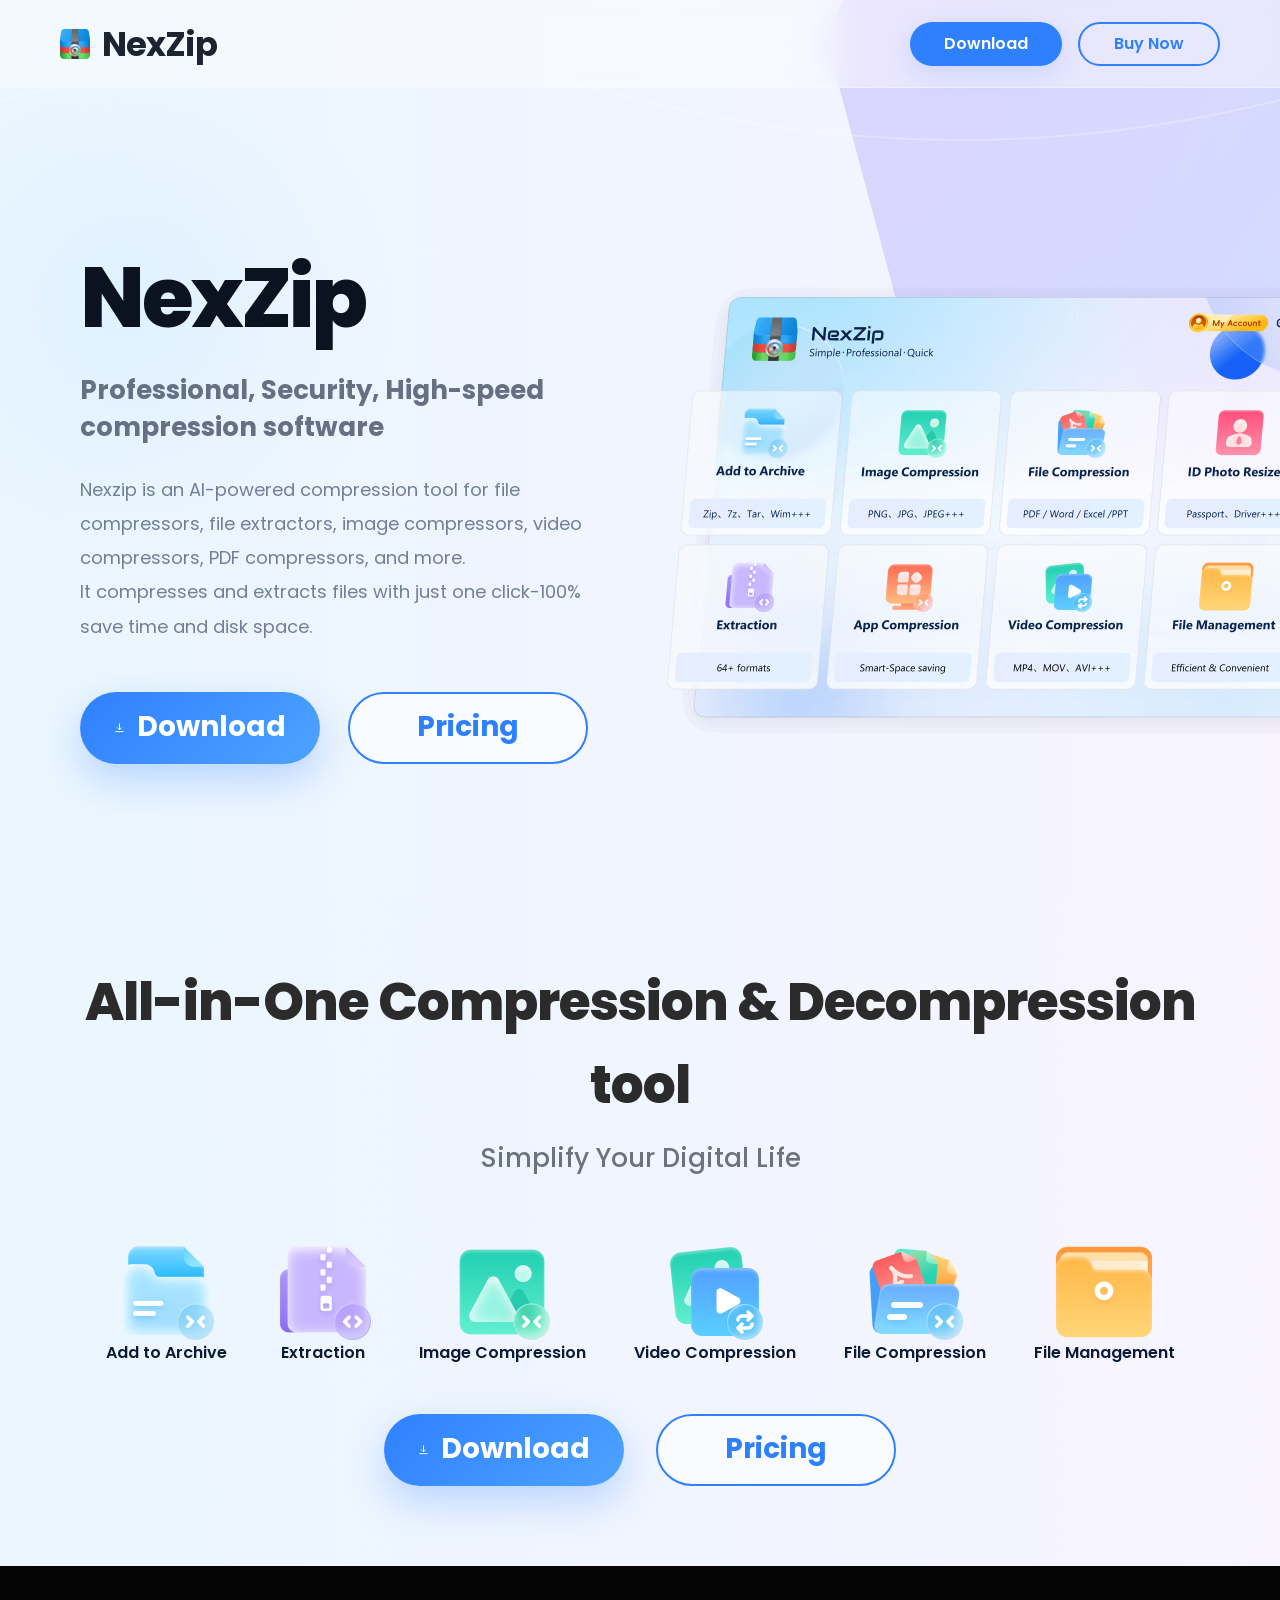
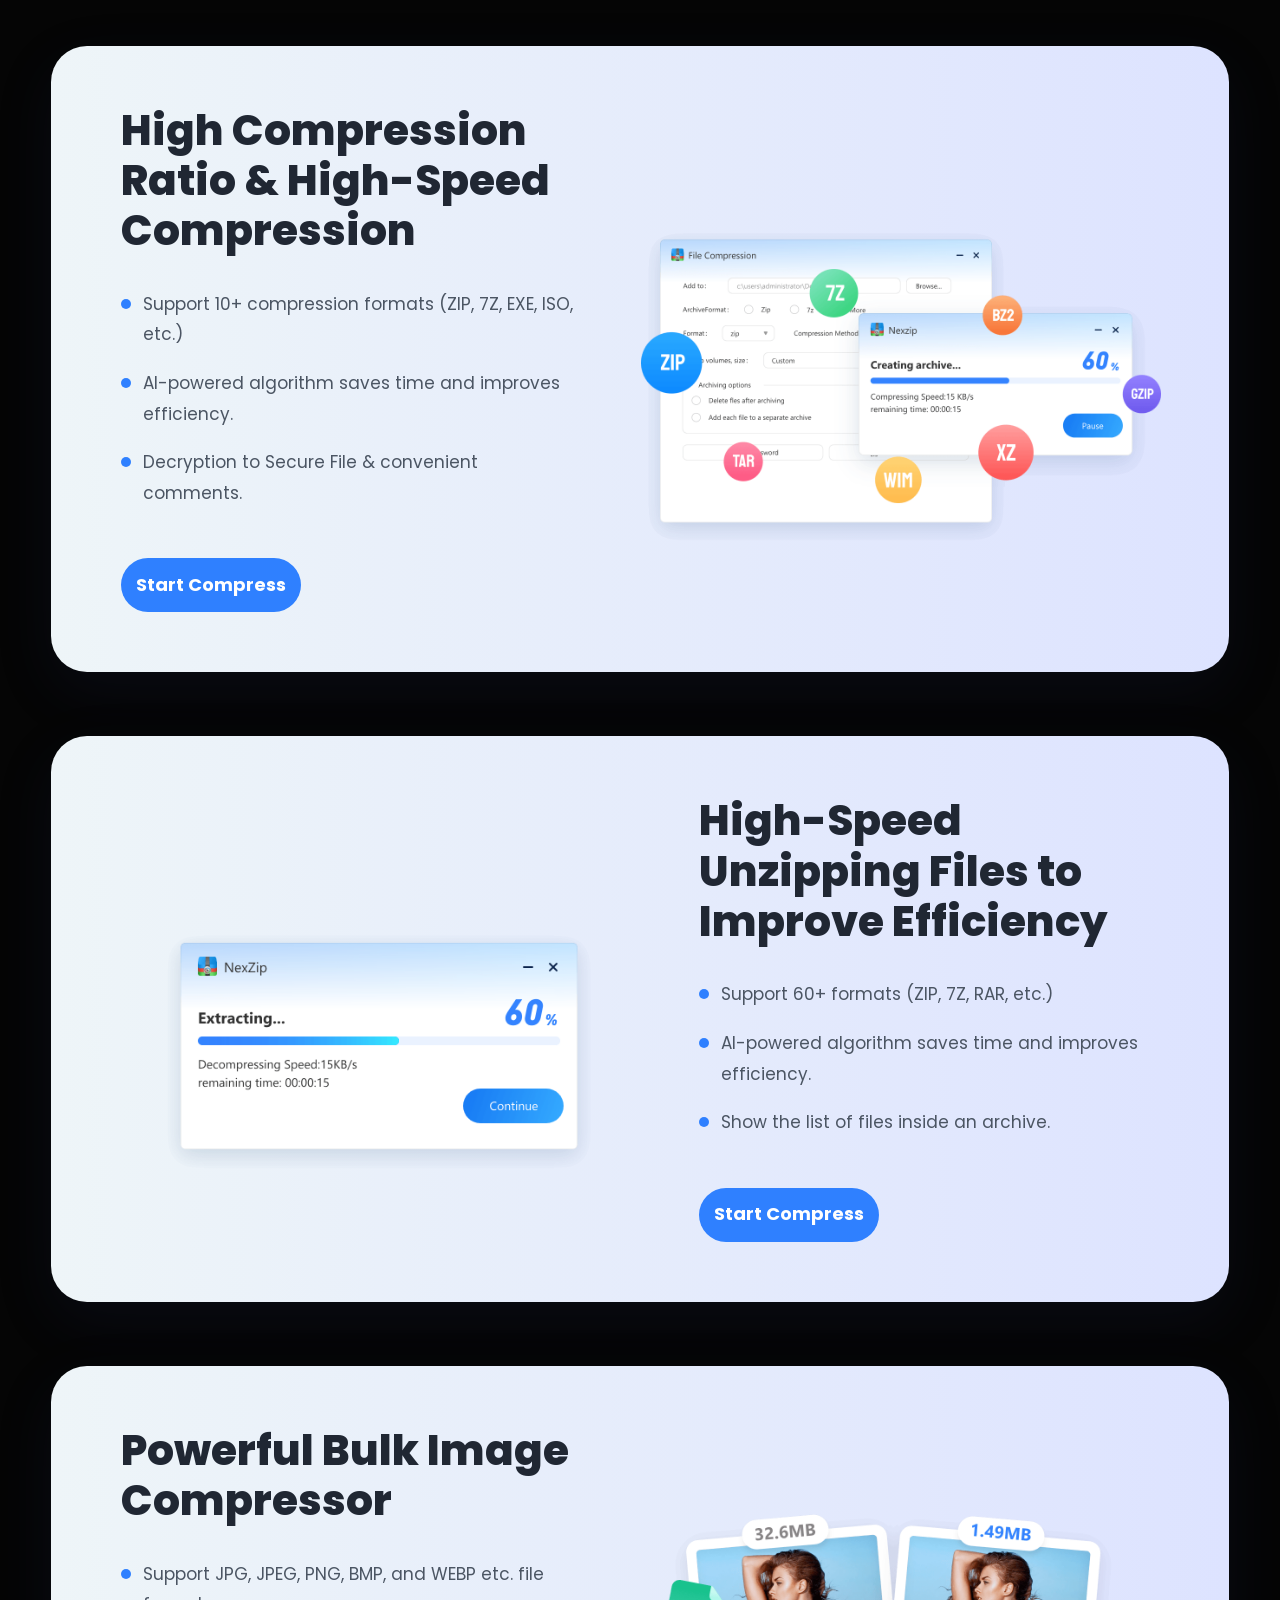
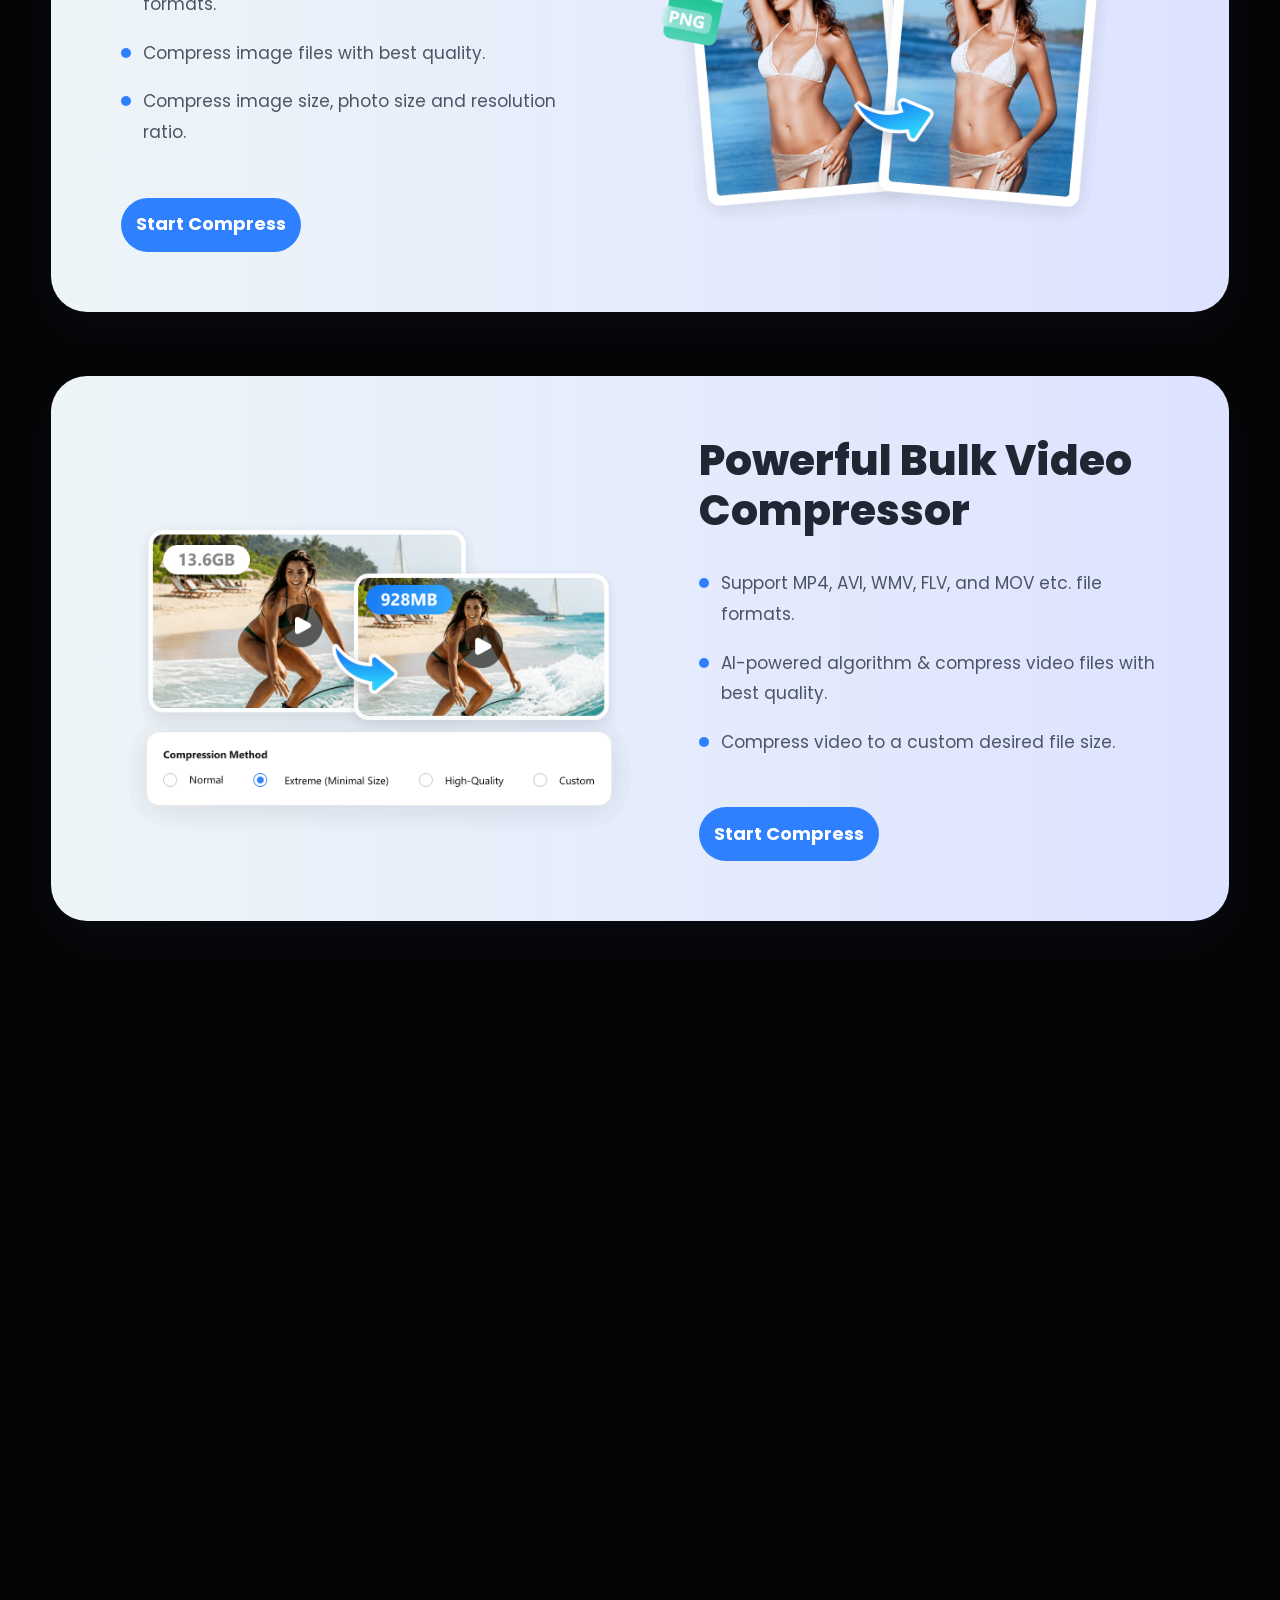
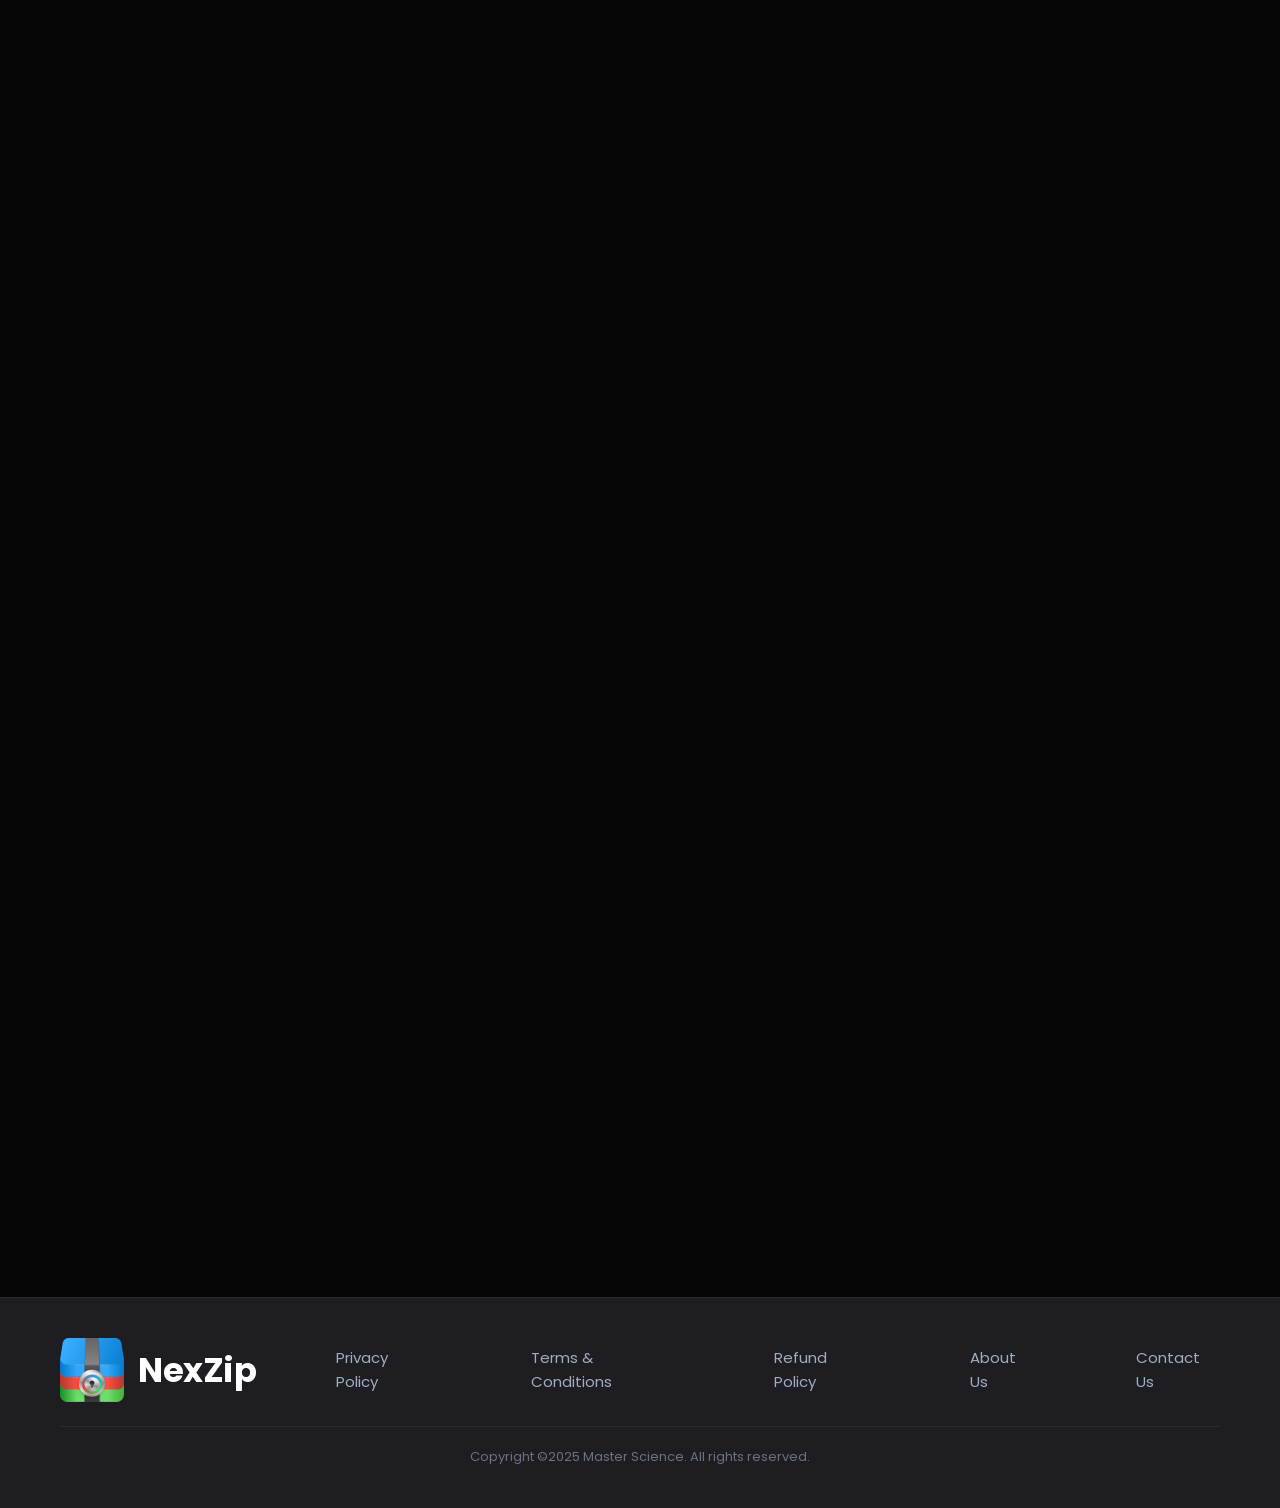
==== official_website/index.html @ 33c14772 "Add files via upload" ====
<!DOCTYPE html>
<html lang="en">
<head>
    <meta charset="UTF-8">
    <meta name="viewport" content="width=device-width, initial-scale=1.0">
    <title>NexZip - Professional Compression Software</title>
    <link rel="preconnect" href="https://fonts.googleapis.com">
    <link rel="preconnect" href="https://fonts.gstatic.com" crossorigin>
    <link href="https://fonts.googleapis.com/css2?family=Poppins:wght@400;500;600;700;800&display=swap" rel="stylesheet">
    <link rel="stylesheet" href="styles.css">
</head>
<body>
    <!-- Page Background Decorations -->
    <div class="page-bg">
        <div class="bg-gradient"></div>
        <div class="bg-blob-left"></div>
        <div class="bg-blob-right"></div>
        <svg class="bg-curve" viewBox="0 0 1920 200" preserveAspectRatio="none">
            <path d="M0,100 Q480,20 960,100 T1920,100" fill="none" stroke="rgba(255,255,255,0.5)" stroke-width="2"/>
        </svg>
    </div>

    <!-- Header Navigation -->
    <header class="header">
        <div class="header-container">
            <a href="#" class="logo">
                <img src="images/logo.png" alt="NexZip Logo" class="logo-image">
                <span class="logo-text">NexZip</span>
            </a>
            <nav class="nav-buttons">
                <a href="#" class="btn btn-primary">Download</a>
                <a href="#" class="btn btn-outline">Buy Now</a>
            </nav>
        </div>
    </header>

    <!-- Main Banner Section -->
    <section class="banner">
        <div class="banner-container">
            <!-- Left Content Area -->
            <div class="banner-content">
                <h1 class="main-title">NexZip</h1>
                <p class="subtitle">Professional, Security, High-speed compression software</p>
                <p class="description">
                    Nexzip is an AI-powered compression tool for file compressors, file extractors, image compressors, video compressors, PDF compressors, and more.<br>
                    It compresses and extracts files with just one click-100% save time and disk space.
                </p>
                <div class="banner-buttons">
                    <a href="#" class="btn btn-download">
                        <svg class="btn-icon" viewBox="0 0 24 24" fill="none" stroke="currentColor" stroke-width="2">
                            <path d="M12 2L12 16M12 16L7 11M12 16L17 11"/>
                            <path d="M3 20H21"/>
                        </svg>
                        <span>Download</span>
                    </a>
                    <a href="#" class="btn btn-pricing">Pricing</a>
                </div>
            </div>

            <!-- Right Product Preview Area -->
            <img src="images/nexzip_panel.png" alt="NexZip Panel" width="760" height="502" class="panel-image">
        </div>
    </section>

    <!-- Function Navigation Area -->
    <section class="function-nav">
        <div class="function-nav-container">
            <!-- Section Title -->
            <div class="function-title-area">
                <h2 class="function-main-title">All-in-One Compression & Decompression tool</h2>
                <p class="function-subtitle">Simplify Your Digital Life</p>
            </div>

            <!-- Function Icon Navigation -->
            <div class="function-icons">
                <div class="function-icon-item">
                    <img src="images/add_to_archive.png" alt="Add to Archive" width="96" height="96" class="tool-icon-img">
                    <span class="tool-icon-label">Add to Archive</span>
                </div>
                <div class="function-icon-item">
                    <img src="images/extraction.png" alt="Extraction" width="96" height="96" class="tool-icon-img">
                    <span class="tool-icon-label">Extraction</span>
                </div>
                <div class="function-icon-item">
                    <img src="images/image_compression.png" alt="Video Compression" width="96" height="96" class="tool-icon-img">
                    <span class="tool-icon-label">Image Compression</span>
                </div>
                <div class="function-icon-item">
                    <img src="images/video_compression.png" alt="Video Compression" width="96" height="96" class="tool-icon-img">
                    <span class="tool-icon-label">Video Compression</span>
                </div>
                <div class="function-icon-item">
                    <img src="images/file_compression.png" alt="File Compression" width="96" height="96" class="tool-icon-img">
                    <span class="tool-icon-label">File Compression</span>
                </div>
                <div class="function-icon-item">
                    <img src="images/file_management.png" alt="File Management" width="96" height="96" class="tool-icon-img">
                    <span class="tool-icon-label">File Management</span>
                </div>
            </div>

            <!-- CTA Buttons -->
            <div class="function-cta">
                <a href="#" class="btn btn-download">
                    <svg class="btn-icon" viewBox="0 0 24 24" fill="none" stroke="currentColor" stroke-width="2">
                        <path d="M12 2L12 16M12 16L7 11M12 16L17 11"/>
                        <path d="M3 20H21"/>
                    </svg>
                    <span>Download</span>
                </a>
                <a href="#" class="btn btn-pricing">Pricing</a>
            </div>
        </div>
    </section>

    <!-- Feature Detail Cards Section -->
    <section class="feature-details">
        <!-- Feature Card 1: Compression -->
        <div class="feature-detail-card" data-animate>
            <div class="feature-detail-content">
                <h3 class="feature-detail-title">High Compression Ratio & High-Speed Compression</h3>
                <ul class="feature-detail-list">
                    <li class="feature-detail-item">
                        <span class="feature-dot"></span>
                        <span>Support 10+ compression formats (ZIP, 7Z, EXE, ISO, etc.)</span>
                    </li>
                    <li class="feature-detail-item">
                        <span class="feature-dot"></span>
                        <span>AI-powered algorithm saves time and improves efficiency.</span>
                    </li>
                    <li class="feature-detail-item">
                        <span class="feature-dot"></span>
                        <span>Decryption to Secure File & convenient comments.</span>
                    </li>
                </ul>
                <a href="#" class="feature-detail-btn">Start Compress</a>
            </div>
            <div class="feature-detail-visual">
                <img src="images/ratio.png" alt="Compression Ratio" width="600" height="362" class="feature-preview-img">
            </div>
        </div>

        <!-- Feature Card 2: Extraction -->
        <div class="feature-detail-card reverse" data-animate>
            <div class="feature-detail-content">
                <h3 class="feature-detail-title">High-Speed Unzipping Files to Improve Efficiency</h3>
                <ul class="feature-detail-list">
                    <li class="feature-detail-item">
                        <span class="feature-dot"></span>
                        <span>Support 60+ formats (ZIP, 7Z, RAR, etc.)</span>
                    </li>
                    <li class="feature-detail-item">
                        <span class="feature-dot"></span>
                        <span>AI-powered algorithm saves time and improves efficiency.</span>
                    </li>
                    <li class="feature-detail-item">
                        <span class="feature-dot"></span>
                        <span>Show the list of files inside an archive.</span>
                    </li>
                </ul>
                <a href="#" class="feature-detail-btn">Start Compress</a>
            </div>
            <div class="feature-detail-visual">
                <img src="images/speed.png" alt="High Speed" width="600" height="362" class="feature-preview-img">
            </div>
        </div>

        <!-- Feature Card 3: Image Compression -->
        <div class="feature-detail-card" data-animate>
            <div class="feature-detail-content">
                <h3 class="feature-detail-title">Powerful Bulk Image Compressor</h3>
                <ul class="feature-detail-list">
                    <li class="feature-detail-item">
                        <span class="feature-dot"></span>
                        <span>Support JPG, JPEG, PNG, BMP, and WEBP etc. file formats.</span>
                    </li>
                    <li class="feature-detail-item">
                        <span class="feature-dot"></span>
                        <span>Compress image files with best quality.</span>
                    </li>
                    <li class="feature-detail-item">
                        <span class="feature-dot"></span>
                        <span>Compress image size, photo size and resolution ratio.</span>
                    </li>
                </ul>
                <a href="#" class="feature-detail-btn">Start Compress</a>
            </div>
            <div class="feature-detail-visual">
                <img src="images/image.png" alt="Image Compression" width="600" height="362" class="feature-preview-img">
            </div>
        </div>

        <!-- Feature Card 4: Video Compression -->
        <div class="feature-detail-card reverse" data-animate>
            <div class="feature-detail-content">
                <h3 class="feature-detail-title">Powerful Bulk Video Compressor</h3>
                <ul class="feature-detail-list">
                    <li class="feature-detail-item">
                        <span class="feature-dot"></span>
                        <span>Support MP4, AVI, WMV, FLV, and MOV etc. file formats.</span>
                    </li>
                    <li class="feature-detail-item">
                        <span class="feature-dot"></span>
                        <span>AI-powered algorithm & compress video files with best quality.</span>
                    </li>
                    <li class="feature-detail-item">
                        <span class="feature-dot"></span>
                        <span>Compress video to a custom desired file size.</span>
                    </li>
                </ul>
                <a href="#" class="feature-detail-btn">Start Compress</a>
            </div>
            <div class="feature-detail-visual">
                <img src="images/video.png" alt="Video Compression" width="600" height="362" class="feature-preview-img">
            </div>
        </div>

        <!-- Feature Card 5: Office & PDF Compression -->
        <div class="feature-detail-card" data-animate>
            <div class="feature-detail-content">
                <h3 class="feature-detail-title">Smart Office files & PDF Compressor</h3>
                <ul class="feature-detail-list">
                    <li class="feature-detail-item">
                        <span class="feature-dot"></span>
                        <span>Support Office files (DOC/DOCX/XLS/XLSX/PPT/PPTX) & PDF.</span>
                    </li>
                    <li class="feature-detail-item">
                        <span class="feature-dot"></span>
                        <span>Efficiently batch compress office files.</span>
                    </li>
                    <li class="feature-detail-item">
                        <span class="feature-dot"></span>
                        <span>Make it easy to store, share, or send via email.</span>
                    </li>
                </ul>
                <a href="#" class="feature-detail-btn">Start Compress</a>
            </div>
            <div class="feature-detail-visual">
                <img src="images/pdf.png" alt="PDF Compression" width="600" height="362" class="feature-preview-img">
            </div>
        </div>

        <!-- Feature Card 6: File Management -->
        <div class="feature-detail-card reverse" data-animate>
            <div class="feature-detail-content">
                <h3 class="feature-detail-title">Convenient File Management</h3>
                <ul class="feature-detail-list">
                    <li class="feature-detail-item">
                        <span class="feature-dot"></span>
                        <span>Preview files without decompression.</span>
                    </li>
                    <li class="feature-detail-item">
                        <span class="feature-dot"></span>
                        <span>Find, open, and rename files.</span>
                    </li>
                    <li class="feature-detail-item">
                        <span class="feature-dot"></span>
                        <span>Manage files easily & conveniently.</span>
                    </li>
                </ul>
                <a href="#" class="feature-detail-btn">Start Manage</a>
            </div>
            <div class="feature-detail-visual">
                <img src="images/management.png" alt="File Management" width="514" height="365" class="feature-preview-img">
            </div>
        </div>

        <div class="feature-detail-card reverse" data-animate>
            <div class="brand-cta-container">
                <!-- Brand Logo Area -->
                <div class="brand-logo-area">
                    <div class="brand-logo-icon">
                        <img src="images/logo_big.png" alt="NexZip Logo" class="logo-image-big" width="64" height="64">
                    </div>
                    <span class="brand-logo-text">NexZip</span>
                </div>

                <!-- Slogan Area -->
                <div class="brand-slogan">
                    <p class="slogan-line">All-in-One Compression & Decompression Tool</p>
                    <p class="slogan-line">Simplify Your Digital Life</p>
                </div>

                <!-- Button Group -->
                <div class="brand-buttons">
                    <a href="#" class="brand-btn-primary">
                        <svg class="brand-btn-icon" viewBox="0 0 24 24" fill="none" stroke="currentColor" stroke-width="2">
                            <path d="M12 2L12 16M12 16L7 11M12 16L17 11"/>
                            <path d="M3 20H21"/>
                        </svg>
                        <span>Download</span>
                    </a>
                    <a href="#" class="brand-btn-outline">Pricing</a>
                </div>
            </div>
        </div>
    </section>



    <!-- Footer -->
    <footer class="site-footer">
        <div class="footer-inner">
            <div class="footer-main">
                <div class="footer-brand">
                    <img src="images/logo_big.png" alt="NexZip Logo" class="logo-image-big" width="64" height="64">
                    <span class="footer-brand-name">NexZip</span>
                </div>
                <nav class="footer-nav">
                    <span class="footer-nav-link">Privacy Policy</span>
                    <span class="footer-nav-link">Terms & Conditions</span>
                    <span class="footer-nav-link">Refund Policy</span>
                    <span class="footer-nav-link">About Us</span>
                    <span class="footer-nav-link">Contact Us</span>
                </nav>
            </div>
            <div class="footer-bottom">
                <p class="footer-copyright">Copyright &copy;2025 Master Science. All rights reserved.</p>
            </div>
        </div>
    </footer>

    <script src="script.js"></script>
</body>
</html>
---- official_website/styles.css ----
/* ============================================
   NexZip - Modern SaaS Landing Page Styles
   Inspired by MacOS + Fluent + Stripe Design
   ============================================ */

/* CSS Variables */
:root {
    /* Primary Colors */
    --primary: #2F80FF;
    --primary-dark: #1D6FFF;
    --primary-light: #4DA3FF;
    
    /* Background Colors */
    --bg-light: #EAF6FF;
    --bg-right: #F7F4FF;
    --white: #FFFFFF;
    
    /* Text Colors */
    --text-dark: #0B1320;
    --text-secondary: #1B2430;
    --text-body: #667085;
    --text-muted: #718096;
    --text-light: #A0AEC0;
    
    /* Accent Colors */
    --accent-purple: #BEE3FF;
    --accent-blue: #BEE3FF;
    
    /* Shadows */
    --shadow-sm: 0 4px 12px rgba(47, 128, 255, 0.1);
    --shadow-md: 0 8px 24px rgba(47, 128, 255, 0.15);
    --shadow-lg: 0 16px 40px rgba(47, 128, 255, 0.25);
    --shadow-card: 0 20px 60px rgba(80, 120, 180, 0.18);
    
    /* Gradients */
    --gradient-primary: linear-gradient(135deg, #2F80FF, #4DA3FF);
    --gradient-bg: linear-gradient(90deg, #EAF6FF 0%, #F7F4FF 100%);
    
    /* Glass Effect */
    --glass-bg: rgba(255, 255, 255, 0.55);
    --glass-border: rgba(255, 255, 255, 0.5);
    --glass-shadow: 0 8px 32px rgba(80, 120, 180, 0.12);
    
    /* Spacing */
    --header-height: 88px;
    --content-max-width: 1280px;
}

/* Reset & Base */
*, *::before, *::after {
    margin: 0;
    padding: 0;
    box-sizing: border-box;
}

html {
    scroll-behavior: smooth;
}

body {
    font-family: 'Poppins', -apple-system, BlinkMacSystemFont, 'Segoe UI', Roboto, sans-serif;
    background: var(--gradient-bg);
    color: var(--text-dark);
    line-height: 1.6;
    overflow-x: hidden;
    min-height: 100vh;
}

/* ============================================
   Page Background Decorations
   ============================================ */
.page-bg {
    position: fixed;
    top: 0;
    left: 0;
    width: 100%;
    height: 100%;
    pointer-events: none;
    z-index: 0;
    overflow: hidden;
}

.bg-gradient {
    position: absolute;
    width: 100%;
    height: 100%;
    background: var(--gradient-bg);
}

.bg-blob-left {
    position: absolute;
    width: 500px;
    height: 500px;
    left: -120px;
    top: 60px;
    background: radial-gradient(circle, #BEE3FF 0%, transparent 70%);
    opacity: 0.25;
    filter: blur(20px);
    border-radius: 50%;
}

.bg-blob-right {
    position: absolute;
    width: 600px;
    height: 600px;
    right: -200px;
    top: -100px;
    background: linear-gradient(135deg, rgba(167, 139, 250, 0.3), rgba(47, 128, 255, 0.2));
    border-radius: 80px;
    transform: rotate(-15deg);
}

.bg-curve {
    position: absolute;
    top: 0;
    left: 0;
    width: 100%;
    height: 200px;
    opacity: 0.5;
}

/* ============================================
   Header Navigation
   ============================================ */
.header {
    position: fixed;
    top: 0;
    left: 0;
    width: 100%;
    height: var(--header-height);
    z-index: 999;
    padding: 0 60px;
    display: flex;
    align-items: center;
}

.header::before {
    content: '';
    position: absolute;
    top: 0;
    left: 0;
    width: 100%;
    height: 100%;
    background: rgba(255, 255, 255, 0.4);
    backdrop-filter: blur(20px);
    -webkit-backdrop-filter: blur(20px);
    border-bottom: 1px solid rgba(255, 255, 255, 0.3);
}

.header-container {
    position: relative;
    width: 100%;
    max-width: var(--content-max-width);
    margin: 0 auto;
    display: flex;
    align-items: center;
    justify-content: space-between;
}

/* Logo */
.logo {
    display: flex;
    align-items: center;
    gap: 12px;
    text-decoration: none;
}

.logo-image-placeholder {
    width: 32px;
    height: 32px;
    background: var(--gradient-primary);
    border-radius: 8px;
    position: relative;
}

.logo-image {
    width: 30px;
    height: 30px;
    object-fit: contain;
    border-radius: 4px;
}

.logo-image-placeholder::after {
    content: 'Logo';
    position: absolute;
    top: 50%;
    left: 50%;
    transform: translate(-50%, -50%);
    font-size: 6px;
    color: rgba(255, 255, 255, 0.5);
    white-space: nowrap;
}

.logo-text {
    font-size: 34px;
    font-weight: 700;
    color: var(--text-secondary);
    letter-spacing: -1px;
}

/* Navigation Buttons */
.nav-buttons {
    display: flex;
    align-items: center;
    gap: 16px;
}

.btn {
    display: inline-flex;
    align-items: center;
    justify-content: center;
    height: 44px;
    padding: 0 34px;
    font-size: 16px;
    font-weight: 600;
    text-decoration: none;
    border-radius: 999px;
    transition: all 0.25s ease;
    cursor: pointer;
    border: none;
}

.btn-primary {
    background: var(--primary);
    color: var(--white);
    box-shadow: var(--shadow-md);
}

.btn-primary:hover {
    background: var(--primary-dark);
    transform: translateY(-2px);
    box-shadow: var(--shadow-lg);
}

.btn-outline {
    background: transparent;
    color: var(--primary);
    border: 2px solid var(--primary);
}

.btn-outline:hover {
    background: rgba(47, 128, 255, 0.08);
}

/* ============================================
   Banner Section
   ============================================ */
.banner {
    position: relative;
    z-index: 1;
    min-height: 100vh;
    padding-top: calc(var(--header-height) + 32px);
    padding-left: 80px;
    padding-right: 80px;
    display: flex;
    align-items: center;
}

.banner-container {
    max-width: var(--content-max-width);
    width: 100%;
    margin: 0 auto;
    display: flex;
    align-items: center;
    justify-content: space-between;
    gap: 60px;
}

/* Left Content */
.banner-content {
    width: 520px;
    animation: fadeUp 1s ease;
}

.main-title {
    font-size: 84px;
    font-weight: 800;
    color: var(--text-dark);
    line-height: 1;
    letter-spacing: -3px;
    margin-bottom: 32px;
}

.subtitle {
    font-size: 26px;
    font-weight: 700;
    color: var(--text-body);
    line-height: 1.4;
    max-width: 540px;
    margin-bottom: 28px;
}

.description {
    font-size: 18px;
    line-height: 1.9;
    color: var(--text-muted);
    max-width: 520px;
}

.description p {
    margin-bottom: 12px;
}

.description p:last-child {
    margin-bottom: 0;
}

/* Banner Buttons */
.banner-buttons {
    display: flex;
    gap: 28px;
    margin-top: 48px;
    align-items: center;
}

.btn-download {
    width: 240px;
    height: 72px;
    background: var(--gradient-primary);
    color: var(--white);
    font-size: 28px;
    font-weight: 700;
    border-radius: 999px;
    box-shadow: 0 16px 40px rgba(47, 128, 255, 0.28);
    display: flex;
    align-items: center;
    justify-content: center;
    gap: 12px;
    transition: all 0.3s ease;
}

.btn-download:hover {
    transform: translateY(-3px) scale(1.02);
    box-shadow: 0 20px 50px rgba(47, 128, 255, 0.35);
}

.btn-icon {
    width: 24px;
    height: 24px;
}

.btn-pricing {
    width: 240px;
    height: 72px;
    background: rgba(255, 255, 255, 0.6);
    color: var(--primary);
    font-size: 28px;
    font-weight: 700;
    border-radius: 999px;
    border: 2px solid var(--primary);
    transition: all 0.3s ease;
    display: flex;
    align-items: center;
    justify-content: center;
}

.btn-pricing:hover {
    background: #EEF5FF;
    transform: translateY(-3px);
}

/* ============================================
   Right Product Preview (Mockup Card)
   ============================================ */
.panel-image {
    width: 760px;
    height: auto;
    animation: fadeUp 1s ease 0.2s backwards;
}

.mockup-card {
    width: 100%;
    height: 520px;
    background: var(--glass-bg);
    backdrop-filter: blur(20px);
    -webkit-backdrop-filter: blur(20px);
    border-radius: 28px;
    border: 1px solid var(--glass-border);
    box-shadow: var(--shadow-card);
    transform: rotate(-1deg);
    overflow: hidden;
    display: flex;
    flex-direction: column;
}

/* Mockup Header */
.mockup-header {
    height: 72px;
    background: rgba(255, 255, 255, 0.3);
    border-bottom: 1px solid rgba(255, 255, 255, 0.3);
    display: flex;
    align-items: center;
    justify-content: space-between;
    padding: 0 24px;
}

.mockup-logo {
    display: flex;
    align-items: center;
    gap: 12px;
}

.mockup-logo-placeholder {
    width: 36px;
    height: 36px;
    background: var(--gradient-primary);
    border-radius: 8px;
    position: relative;
}

.mockup-logo-placeholder::after {
    content: '';
    position: absolute;
    top: 50%;
    left: 50%;
    transform: translate(-50%, -50%);
    width: 16px;
    height: 16px;
    border: 2px solid rgba(255, 255, 255, 0.6);
    border-radius: 4px;
}

.mockup-brand {
    display: flex;
    flex-direction: column;
}

.mockup-brand-name {
    font-size: 16px;
    font-weight: 700;
    color: var(--text-secondary);
}

.mockup-brand-tagline {
    font-size: 11px;
    color: var(--text-muted);
}

.mockup-user {
    display: flex;
    align-items: center;
    gap: 16px;
}

.mockup-avatar-placeholder {
    width: 32px;
    height: 32px;
    background: linear-gradient(135deg, #E0E5EC, #F0F4F8);
    border-radius: 50%;
    border: 2px solid rgba(255, 255, 255, 0.8);
}

.mockup-controls {
    display: flex;
    align-items: center;
    gap: 8px;
}

.control-btn {
    width: 10px;
    height: 10px;
    border-radius: 50%;
}

.control-btn.minimize {
    background: #A0AEC0;
}

.control-btn.maximize {
    background: #718096;
}

.control-btn.close {
    background: #4A5568;
}

/* Mockup Content */
.mockup-content {
    flex: 1;
    padding: 24px;
    display: flex;
    align-items: flex-start;
    justify-content: center;
}

.feature-grid {
    display: grid;
    grid-template-columns: repeat(4, 1fr);
    gap: 20px;
    width: 100%;
}

.feature-card {
    height: 150px;
    background: rgba(255, 255, 255, 0.5);
    backdrop-filter: blur(10px);
    -webkit-backdrop-filter: blur(10px);
    border-radius: 18px;
    border: 1px solid rgba(255, 255, 255, 0.4);
    display: flex;
    flex-direction: column;
    align-items: center;
    justify-content: center;
    padding: 16px;
    transition: all 0.3s ease;
}

.feature-card:hover {
    transform: translateY(-8px);
    background: rgba(255, 255, 255, 0.7);
    box-shadow: 0 12px 32px rgba(80, 120, 180, 0.15);
}

.feature-icon-placeholder {
    width: 56px;
    height: 56px;
    background: linear-gradient(135deg, rgba(47, 128, 255, 0.1), rgba(77, 163, 255, 0.1));
    border-radius: 14px;
    margin-bottom: 12px;
    position: relative;
}

.feature-icon-placeholder::after {
    content: 'Img';
    position: absolute;
    top: 50%;
    left: 50%;
    transform: translate(-50%, -50%);
    font-size: 10px;
    color: var(--primary);
    font-weight: 600;
}

.feature-title {
    font-size: 14px;
    font-weight: 700;
    color: #23324A;
    text-align: center;
    margin-bottom: 4px;
}

.feature-desc {
    font-size: 12px;
    color: var(--text-muted);
    text-align: center;
}

/* ============================================
   Function Navigation Area
   ============================================ */
.function-nav {
    background: transparent;
    padding-top: 60px;
    padding-bottom: 80px;
    position: relative;
    z-index: 1;
    overflow: visible;
}

.function-nav-container {
    max-width: 1200px;
    margin: 0 auto;
    padding: 0 40px;
}

/* Section Title */
.function-title-area {
    text-align: center;
    margin-bottom: 64px;
}

.function-main-title {
    font-size: 52px;
    font-weight: 800;
    color: #2B2B2B;
    letter-spacing: -1px;
    margin-bottom: 12px;
}

.function-subtitle {
    font-size: 26px;
    font-weight: 500;
    color: #6B7280;
}

/* Function Icon Navigation */
.function-icons {
    display: flex;
    justify-content: center;
    gap: 48px;
    flex-wrap: wrap;
}

.function-icon-item {
    display: flex;
    flex-direction: column;
    align-items: center;
    cursor: pointer;
    transition: transform 0.3s ease;
}

.function-icon-item:hover {
    transform: translateY(-6px);
}

.tool-icon-img {
    width: 96px;
    height: 96px;
    object-fit: contain;
    transition: transform 0.3s ease;
}

.tool-icon-item:hover .tool-icon-img {
    transform: translateY(-6px);
}

.tool-icon-placeholder {
    width: 72px;
    height: 72px;
    background: linear-gradient(135deg, rgba(47, 128, 255, 0.1), rgba(77, 163, 255, 0.15));
    border-radius: 20px;
    margin-bottom: 12px;
    position: relative;
    display: flex;
    align-items: center;
    justify-content: center;
}

.tool-icon-placeholder::after {
    content: 'Icon';
    font-size: 11px;
    color: var(--primary);
    font-weight: 600;
}

.tool-icon-label {
    font-size: 16px;
    font-weight: 600;
    color: #0B1B35;
}

/* CTA Buttons */
.function-cta {
    display: flex;
    justify-content: center;
    gap: 32px;
    margin-top: 48px;
}

.btn-cta-primary {
    width: 220px;
    height: 64px;
    background: var(--gradient-primary);
    color: white;
    font-size: 26px;
    font-weight: 700;
    border-radius: 999px;
    display: flex;
    align-items: center;
    justify-content: center;
    text-decoration: none;
    box-shadow: 0 10px 30px rgba(47, 128, 255, 0.3);
    transition: all 0.3s ease;
}

.btn-cta-primary:hover {
    transform: translateY(-3px);
    box-shadow: 0 14px 40px rgba(47, 128, 255, 0.4);
}

.btn-cta-outline {
    width: 220px;
    height: 64px;
    background: transparent;
    color: var(--primary);
    font-size: 26px;
    font-weight: 700;
    border: 2px solid var(--primary);
    border-radius: 999px;
    display: flex;
    align-items: center;
    justify-content: center;
    text-decoration: none;
    transition: all 0.3s ease;
}

.btn-cta-outline:hover {
    background: rgba(47, 128, 255, 0.08);
    transform: translateY(-3px);
}

/* ============================================
   Feature Details Section
   ============================================ */
.feature-details {
    background: #050505;
    padding: 80px 0 200px;
}

.feature-detail-card {
    width: 1200px;
    max-width: 92%;
    margin: 0 auto 64px;
    min-height: 360px;
    border-radius: 36px;
    background: linear-gradient(90deg, #EEF5F8 0%, #DDE3FF 100%);
    box-shadow: 0 20px 60px rgba(40, 60, 120, 0.12);
    display: flex;
    align-items: center;
    justify-content: space-between;
    padding: 60px 70px;
    gap: 60px;
    position: relative;
    overflow: hidden;
    transition: all 0.35s ease;
}

.feature-detail-card:hover {
    transform: translateY(-6px);
}

.feature-detail-card.reverse {
    flex-direction: row-reverse;
}

/* Content Area */
.feature-detail-content {
    width: 460px;
    flex-shrink: 0;
}

.feature-detail-title {
    font-size: 42px;
    font-weight: 800;
    color: #202733;
    line-height: 1.2;
    margin-bottom: 32px;
}

.feature-detail-list {
    list-style: none;
}

.feature-detail-item {
    display: flex;
    align-items: flex-start;
    gap: 12px;
    margin-bottom: 18px;
}

.feature-dot {
    width: 10px;
    height: 10px;
    border-radius: 50%;
    background: #2F80FF;
    margin-top: 10px;
    flex-shrink: 0;
}

.feature-detail-item span:last-child {
    font-size: 17px;
    line-height: 1.8;
    color: #4B5563;
}

.feature-detail-btn {
    display: inline-flex;
    align-items: center;
    justify-content: center;
    width: 180px;
    height: 54px;
    border-radius: 999px;
    background: #2F80FF;
    color: white;
    font-size: 18px;
    font-weight: 700;
    text-decoration: none;
    margin-top: 32px;
    transition: all 0.3s ease;
}

.feature-detail-btn:hover {
    background: #1D6FFF;
    transform: translateY(-2px);
}

/* Visual Area */
.feature-detail-visual {
    width: 520px;
    height: 260px;
    flex-shrink: 0;
}

.feature-preview-placeholder {
    width: 100%;
    height: 100%;
    background: linear-gradient(135deg, rgba(47, 128, 255, 0.08), rgba(77, 163, 255, 0.12));
    border-radius: 20px;
    display: flex;
    align-items: center;
    justify-content: center;
}

.feature-preview-img {
    width: 100%;
    height: auto;
    border-radius: 20px;
    object-fit: cover;
}

.feature-preview-placeholder::after {
    content: 'Product Preview';
    font-size: 16px;
    color: rgba(47, 128, 255, 0.5);
    font-weight: 600;
}

/* ============================================
   Brand CTA Section
   ============================================ */
.brand-cta {
    background: linear-gradient(180deg, #FAFAFA 0%, #F0F4F8 100%);
    padding: 100px 40px;
    position: relative;
}

.brand-cta-container {
    max-width: 800px;
    margin: 0 auto;
    text-align: center;
    display: flex;
    flex-direction: column;
    align-items: center;
}

/* Brand Logo Area */
.brand-logo-area {
    display: flex;
    align-items: center;
    justify-content: center;
    gap: 16px;
    margin-bottom: 32px;
}

.brand-logo-icon {
    width: 64px;
    height: 64px;
    display: flex;
    align-items: center;
    justify-content: center;
}

.brand-logo-placeholder {
    width: 64px;
    height: 64px;
    background: linear-gradient(135deg, #1677FF, #40A9FF);
    border-radius: 16px;
    position: relative;
}

.brand-logo-placeholder::after {
    content: 'Logo';
    position: absolute;
    top: 50%;
    left: 50%;
    transform: translate(-50%, -50%);
    font-size: 12px;
    color: rgba(255, 255, 255, 0.7);
    font-weight: 600;
}

.brand-logo-text {
    font-size: 48px;
    font-weight: 700;
    color: #1a1a1a;
    font-family: 'Poppins', -apple-system, BlinkMacSystemFont, 'Segoe UI', sans-serif;
}

/* Slogan Area */
.brand-slogan {
    margin-bottom: 48px;
}

.slogan-line {
    font-size: 36px;
    font-weight: 500;
    color: #4B5563;
    line-height: 1.4;
    margin-bottom: 0;
}

.slogan-line:last-child {
    margin-top: 12px;
}

/* Button Group */
.brand-buttons {
    display: flex;
    align-items: center;
    justify-content: center;
    gap: 24px;
}

.brand-btn-primary {
    display: inline-flex;
    align-items: center;
    justify-content: center;
    gap: 12px;
    width: 280px;
    height: 80px;
    background: linear-gradient(135deg, #1677FF, #40A9FF);
    color: white;
    font-size: 28px;
    font-weight: 600;
    border-radius: 40px;
    text-decoration: none;
    box-shadow: 0 12px 40px rgba(22, 119, 255, 0.3);
    transition: all 0.3s ease;
}

.brand-btn-primary:hover {
    transform: translateY(-4px);
    box-shadow: 0 16px 50px rgba(22, 119, 255, 0.4);
}

.brand-btn-icon {
    width: 28px;
    height: 28px;
}

.brand-btn-outline {
    display: inline-flex;
    align-items: center;
    justify-content: center;
    width: 280px;
    height: 80px;
    background: transparent;
    color: #1677FF;
    font-size: 28px;
    font-weight: 600;
    border: 3px solid #1677FF;
    border-radius: 40px;
    text-decoration: none;
    transition: all 0.3s ease;
}

.brand-btn-outline:hover {
    background: rgba(22, 119, 255, 0.08);
    transform: translateY(-4px);
}

/* ============================================
   Site Footer (Dark)
   ============================================ */
.site-footer {
    background: #1D1D22;
    padding: 40px 60px;
    border-top: 1px solid rgba(255, 255, 255, 0.06);
    position: relative;
    z-index: 1;
}

.footer-inner {
    max-width: 1280px;
    margin: 0 auto;
}

.footer-main {
    display: flex;
    justify-content: flex-start;
    align-items: center;
    padding-bottom: 24px;
    border-bottom: 1px solid rgba(255, 255, 255, 0.06);
}

.footer-brand {
    display: flex;
    align-items: center;
    gap: 14px;
}

.footer-logo-placeholder {
    width: 44px;
    height: 44px;
    background: linear-gradient(145deg, #1677FF 0%, #40A9FF 40%, #52C41A 70%, #FF4D4F 100%);
    border-radius: 12px;
    position: relative;
    box-shadow: 
        0 4px 12px rgba(22, 119, 255, 0.3),
        inset 0 2px 4px rgba(255, 255, 255, 0.2);
    animation: none;
}

.footer-logo-placeholder::after {
    content: '';
    position: absolute;
    top: 50%;
    left: 50%;
    transform: translate(-50%, -50%);
    width: 20px;
    height: 24px;
    border: 3px solid rgba(255, 255, 255, 0.8);
    border-radius: 4px 4px 8px 8px;
    border-top: none;
}

.footer-logo-placeholder::before {
    content: '';
    position: absolute;
    top: 6px;
    left: 50%;
    transform: translateX(-50%);
    width: 12px;
    height: 12px;
    border: 3px solid rgba(255, 255, 255, 0.8);
    border-radius: 50%;
    border-bottom: none;
}

.footer-brand-name {
    font-size: 34px;
    font-weight: 700;
    color: white;
    font-family: 'Poppins', -apple-system, BlinkMacSystemFont, 'Segoe UI', sans-serif;
    letter-spacing: -0.5px;
}

.footer-nav {
    display: flex;
    gap: 100px;
    margin-left: 80px;
}

.footer-nav-link {
    color: #A0AEC0;
    font-size: 15px;
    font-weight: 400;
    text-decoration: none;
    cursor: default;
}

.footer-bottom {
    text-align: center;
    padding-top: 20px;
}

.footer-copyright {
    color: #6B7280;
    font-size: 13px;
    font-weight: 400;
}

/* ============================================
   Animations
   ============================================ */
@keyframes fadeUp {
    from {
        opacity: 0;
        transform: translateY(40px);
    }
    to {
        opacity: 1;
        transform: translateY(0);
    }
}

@keyframes float {
    0%, 100% {
        transform: translateY(0) rotate(-1deg);
    }
    50% {
        transform: translateY(-20px) rotate(-1deg);
    }
}

@keyframes pulse {
    0%, 100% {
        opacity: 0.25;
    }
    50% {
        opacity: 0.35;
    }
}

/* Scroll Animation */
[data-animate] {
    opacity: 0;
    transform: translateY(40px);
    transition: all 0.8s ease;
}

[data-animate].animated {
    opacity: 1;
    transform: translateY(0);
}

/* ============================================
   Responsive Design - Tablet
   ============================================ */
@media (max-width: 1100px) {
    .header {
        padding: 0 40px;
    }
    
    .banner {
        padding-left: 40px;
        padding-right: 40px;
        padding-top: calc(var(--header-height) + 20px);
    }
    
    .banner-container {
        flex-direction: column;
        align-items: center;
        text-align: center;
        gap: 60px;
    }
    
    .banner-content {
        width: 100%;
        max-width: 600px;
    }
    
    .main-title {
        font-size: 72px;
    }
    
    .subtitle {
        max-width: 100%;
    }
    
    .description {
        max-width: 100%;
    }
    
    .panel-image {
        width: 90%;
        max-width: 700px;
    }
    
    .mockup-card {
        height: 450px;
        transform: rotate(0deg);
    }
    
    .feature-grid {
        grid-template-columns: repeat(4, 1fr);
        gap: 16px;
    }
    
    .feature-card {
        height: 130px;
    }
    
    /* Function Nav */
    .function-nav {
        padding: 40px 30px;
    }
    
    .function-nav-container {
        padding: 0 20px;
    }
    
    .function-main-title {
        font-size: 40px;
    }
    
    .function-icons {
        gap: 32px;
    }
    
    .tool-icon-placeholder {
        width: 60px;
        height: 60px;
    }
    
    .function-cta {
        gap: 24px;
    }
    
    .btn-cta-primary,
    .btn-cta-outline {
        width: 180px;
        height: 56px;
        font-size: 22px;
    }
    
    /* Feature Details */
    .feature-details {
        padding: 60px 0 100px;
    }
    
    .feature-detail-card {
        flex-direction: column;
        padding: 40px 40px;
        text-align: center;
        gap: 40px;
    }
    
    .feature-detail-card.reverse {
        flex-direction: column;
    }
    
    .feature-detail-content {
        width: 100%;
    }
    
    .feature-detail-title {
        font-size: 32px;
    }
    
    .feature-detail-list {
        display: inline-block;
        text-align: left;
    }
    
    .feature-detail-visual {
        width: 100%;
        max-width: 500px;
        height: 200px;
    }
    
    /* Footer */
    .site-footer {
        padding: 30px 40px;
    }

    /* Brand CTA */
    .brand-cta {
        padding: 80px 30px;
    }

    .brand-logo-placeholder {
        width: 56px;
        height: 56px;
        border-radius: 14px;
    }

    .brand-logo-icon {
        width: 56px;
        height: 56px;
    }

    .brand-logo-text {
        font-size: 42px;
    }

    .brand-slogan {
        margin-bottom: 40px;
    }

    .slogan-line {
        font-size: 30px;
    }

    .brand-btn-primary,
    .brand-btn-outline {
        width: 240px;
        height: 70px;
        font-size: 24px;
    }

    .footer-main {
        flex-direction: column;
        gap: 24px;
        text-align: center;
    }

    .footer-brand {
        flex-direction: column;
        gap: 12px;
    }

    .footer-nav {
        flex-wrap: wrap;
        justify-content: center;
        gap: 24px;
    }
}

/* ============================================
   Responsive Design - Mobile
   ============================================ */
@media (max-width: 768px) {
    .header {
        padding: 0 20px;
        height: 72px;
    }
    
    .logo-text {
        font-size: 28px;
    }
    
    .logo-image {
        width: 28px;
        height: 28px;
    }

    .logo-image-big {
        width: 64px;
        height: 64px;
    }
    
    .btn {
        height: 40px;
        padding: 0 24px;
        font-size: 14px;
    }
    
    .banner {
        padding: 100px 20px 60px;
        min-height: auto;
    }
    
    .banner-container {
        gap: 40px;
    }
    
    .banner-content {
        width: 100%;
    }
    
    .main-title {
        font-size: 56px;
        letter-spacing: -2px;
        margin-bottom: 24px;
    }
    
    .subtitle {
        font-size: 20px;
        margin-bottom: 20px;
    }
    
    .description {
        font-size: 16px;
        line-height: 1.7;
    }
    
    .banner-buttons {
        flex-direction: column;
        gap: 16px;
        margin-top: 32px;
    }
    
    .btn-download,
    .btn-pricing {
        width: 100%;
        max-width: 280px;
        height: 60px;
        font-size: 22px;
    }
    
    .panel-image {
        width: 100%;
    }
    
    .mockup-card {
        height: auto;
        min-height: 400px;
    }
    
    .mockup-header {
        height: 60px;
        padding: 0 16px;
    }
    
    .mockup-brand-name {
        font-size: 14px;
    }
    
    .mockup-brand-tagline {
        font-size: 10px;
    }
    
    .mockup-content {
        padding: 16px;
    }
    
    .feature-grid {
        grid-template-columns: repeat(2, 1fr);
        gap: 12px;
    }
    
    .feature-card {
        height: 120px;
        padding: 12px;
    }
    
    .feature-icon-placeholder {
        width: 40px;
        height: 40px;
        border-radius: 10px;
        margin-bottom: 8px;
    }
    
    .feature-title {
        font-size: 12px;
    }
    
    .feature-desc {
        font-size: 10px;
    }
    
    /* Function Nav */
    .function-nav {
        padding: 40px 20px 30px;
    }
    
    .function-nav-container {
        padding: 0;
    }
    
    .function-main-title {
        font-size: 32px;
        letter-spacing: -0.5px;
    }
    
    .function-subtitle {
        font-size: 20px;
    }
    
    .function-title-area {
        margin-bottom: 40px;
    }
    
    .function-icons {
        gap: 24px;
    }
    
    .tool-icon-placeholder {
        width: 56px;
        height: 56px;
        border-radius: 16px;
    }
    
    .tool-icon-label {
        font-size: 13px;
    }
    
    .function-cta {
        flex-direction: column;
        align-items: center;
        gap: 16px;
        margin-top: 32px;
    }
    
    .btn-cta-primary,
    .btn-cta-outline {
        width: 100%;
        max-width: 260px;
        height: 54px;
        font-size: 20px;
    }
    
    /* Feature Details */
    .feature-details {
        padding: 40px 0 80px;
    }
    
    .feature-detail-card {
        padding: 40px 28px;
        margin-bottom: 32px;
        border-radius: 28px;
    }
    
    .feature-detail-title {
        font-size: 26px;
        margin-bottom: 24px;
    }
    
    .feature-detail-item {
        margin-bottom: 14px;
    }
    
    .feature-detail-item span:last-child {
        font-size: 15px;
        line-height: 1.6;
    }
    
    .feature-dot {
        width: 8px;
        height: 8px;
        margin-top: 8px;
    }
    
    .feature-detail-btn {
        width: 160px;
        height: 48px;
        font-size: 16px;
        margin-top: 24px;
    }
    
    .feature-detail-visual {
        width: 100%;
        height: 160px;
    }
    
    .feature-preview-placeholder {
        border-radius: 18px;
    }
    
    /* Footer */
    .site-footer {
        padding: 40px 20px;
    }
    
    .footer-inner {
        text-align: center;
    }
    
    .footer-main {
        flex-direction: column;
        gap: 24px;
    }
    
    .footer-brand {
        flex-direction: column;
    }
    
    .footer-brand-name {
        font-size: 28px;
    }

    .footer-nav {
        flex-direction: column;
        gap: 16px;
    }

    .footer-logo-placeholder {
        width: 36px;
        height: 36px;
    }

    .footer-nav-link {
        font-size: 14px;
    }

    .footer-bottom {
        padding-top: 20px;
    }

    .footer-copyright {
        font-size: 12px;
    }

    /* Brand CTA */
    .brand-cta {
        padding: 60px 20px;
    }

    .brand-logo-area {
        margin-bottom: 24px;
    }

    .brand-logo-placeholder {
        width: 48px;
        height: 48px;
        border-radius: 12px;
    }

    .brand-logo-icon {
        width: 48px;
        height: 48px;
    }

    .brand-logo-text {
        font-size: 36px;
    }

    .brand-slogan {
        margin-bottom: 36px;
    }

    .slogan-line {
        font-size: 24px;
    }

    .brand-buttons {
        flex-direction: column;
        gap: 16px;
    }

    .brand-btn-primary,
    .brand-btn-outline {
        width: 100%;
        max-width: 280px;
        height: 64px;
        font-size: 22px;
    }
}

/* ============================================
   Placeholder Animation
   ============================================ */
.logo-image-placeholder,
.mockup-logo-placeholder,
.mockup-avatar-placeholder,
.feature-icon-placeholder,
.feature-item-icon-placeholder,
.footer-logo-placeholder,
.tool-icon-placeholder,
.feature-preview-placeholder,
.brand-logo-placeholder {
    animation: pulse 3s ease-in-out infinite;
}

.mockup-card {
    animation: float 6s ease-in-out infinite;
}

/* ============================================
   Scrollbar Styling
   ============================================ */
::-webkit-scrollbar {
    width: 8px;
}

::-webkit-scrollbar-track {
    background: rgba(255, 255, 255, 0.1);
}

::-webkit-scrollbar-thumb {
    background: rgba(47, 128, 255, 0.3);
    border-radius: 4px;
}

::-webkit-scrollbar-thumb:hover {
    background: rgba(47, 128, 255, 0.5);
}
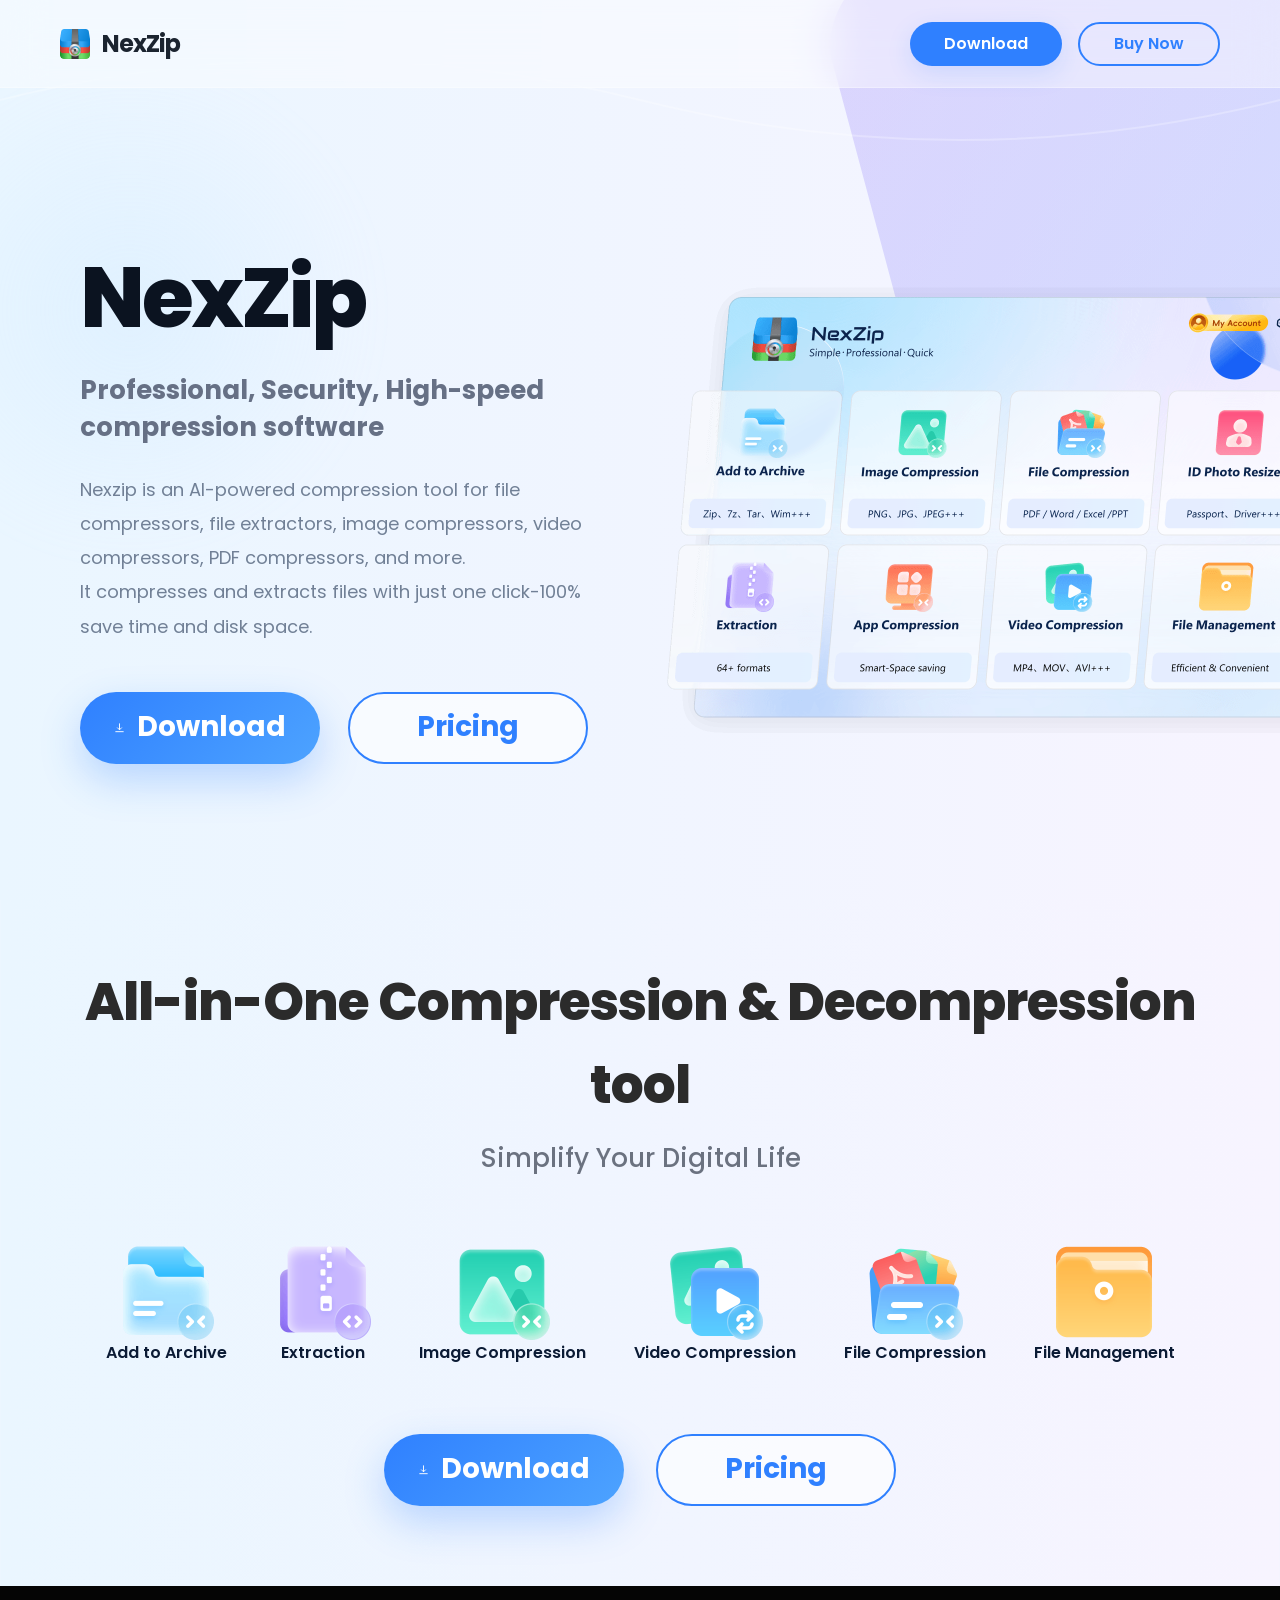
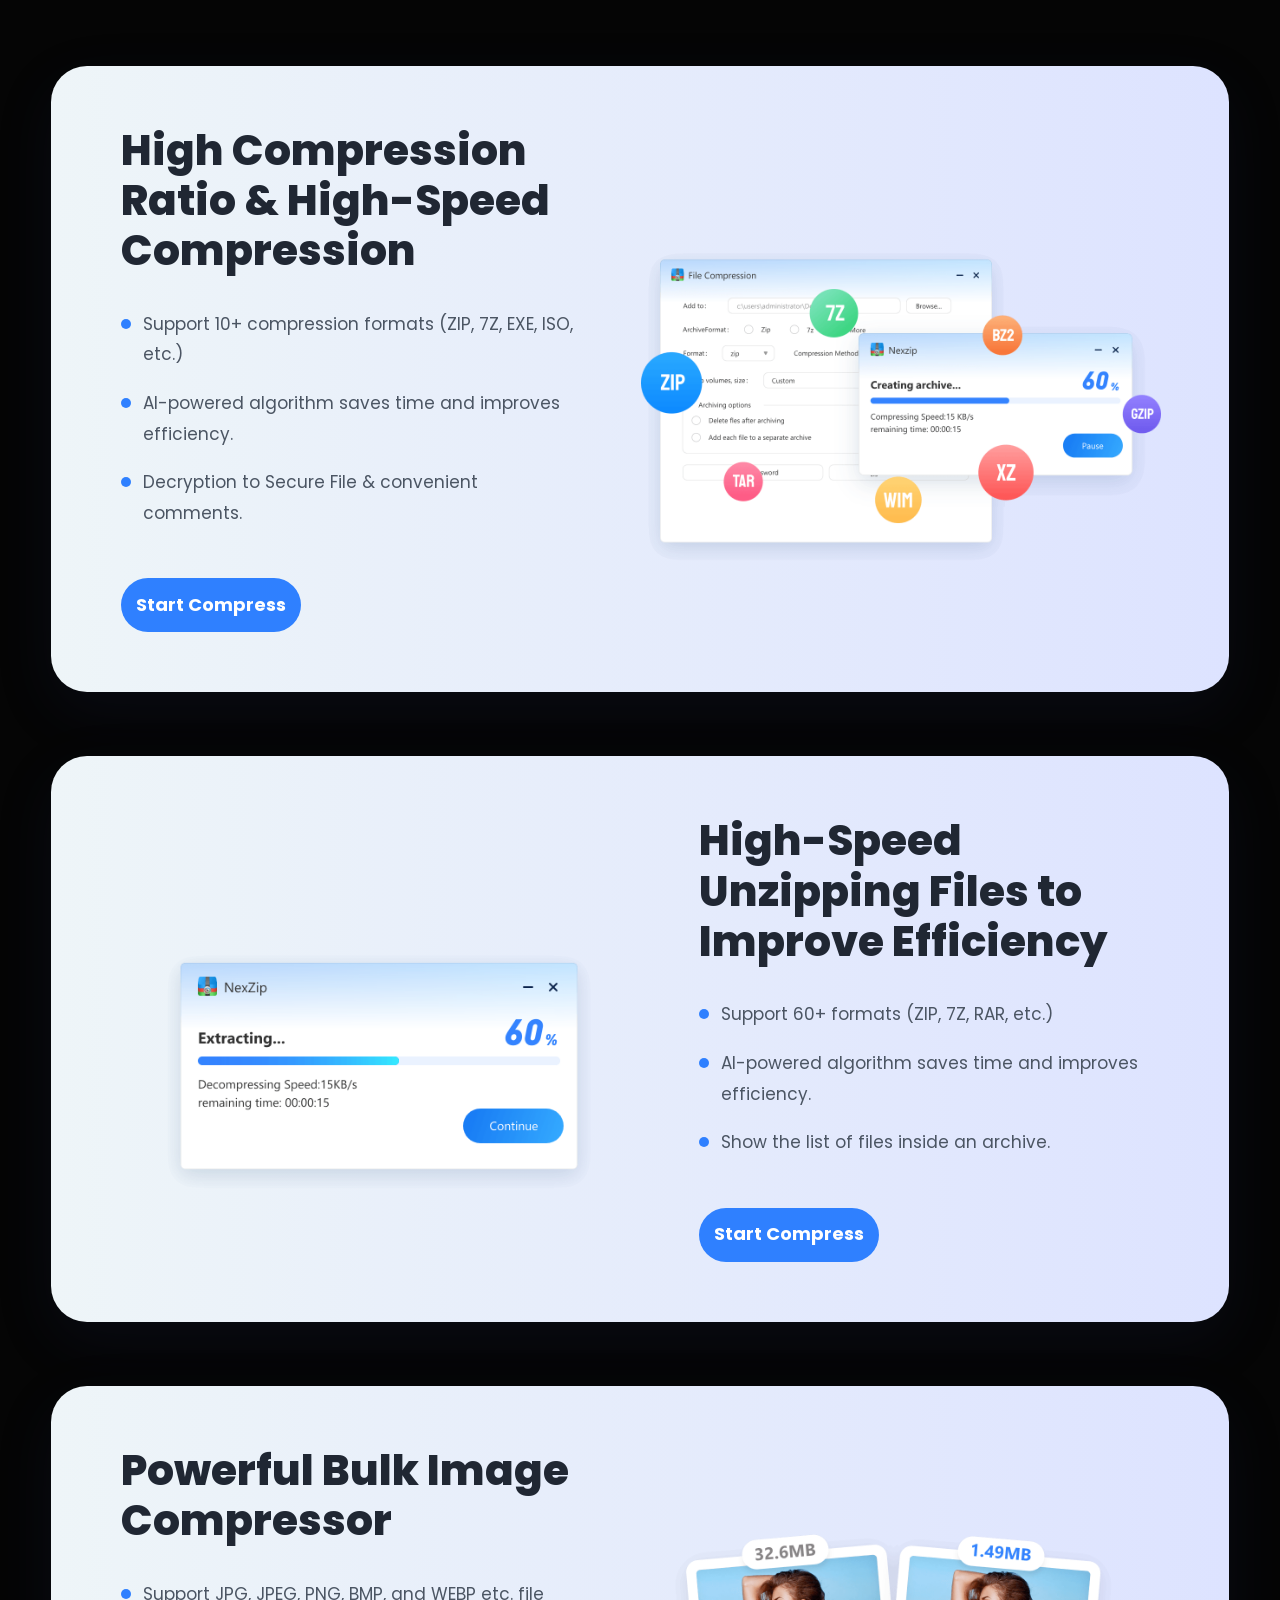
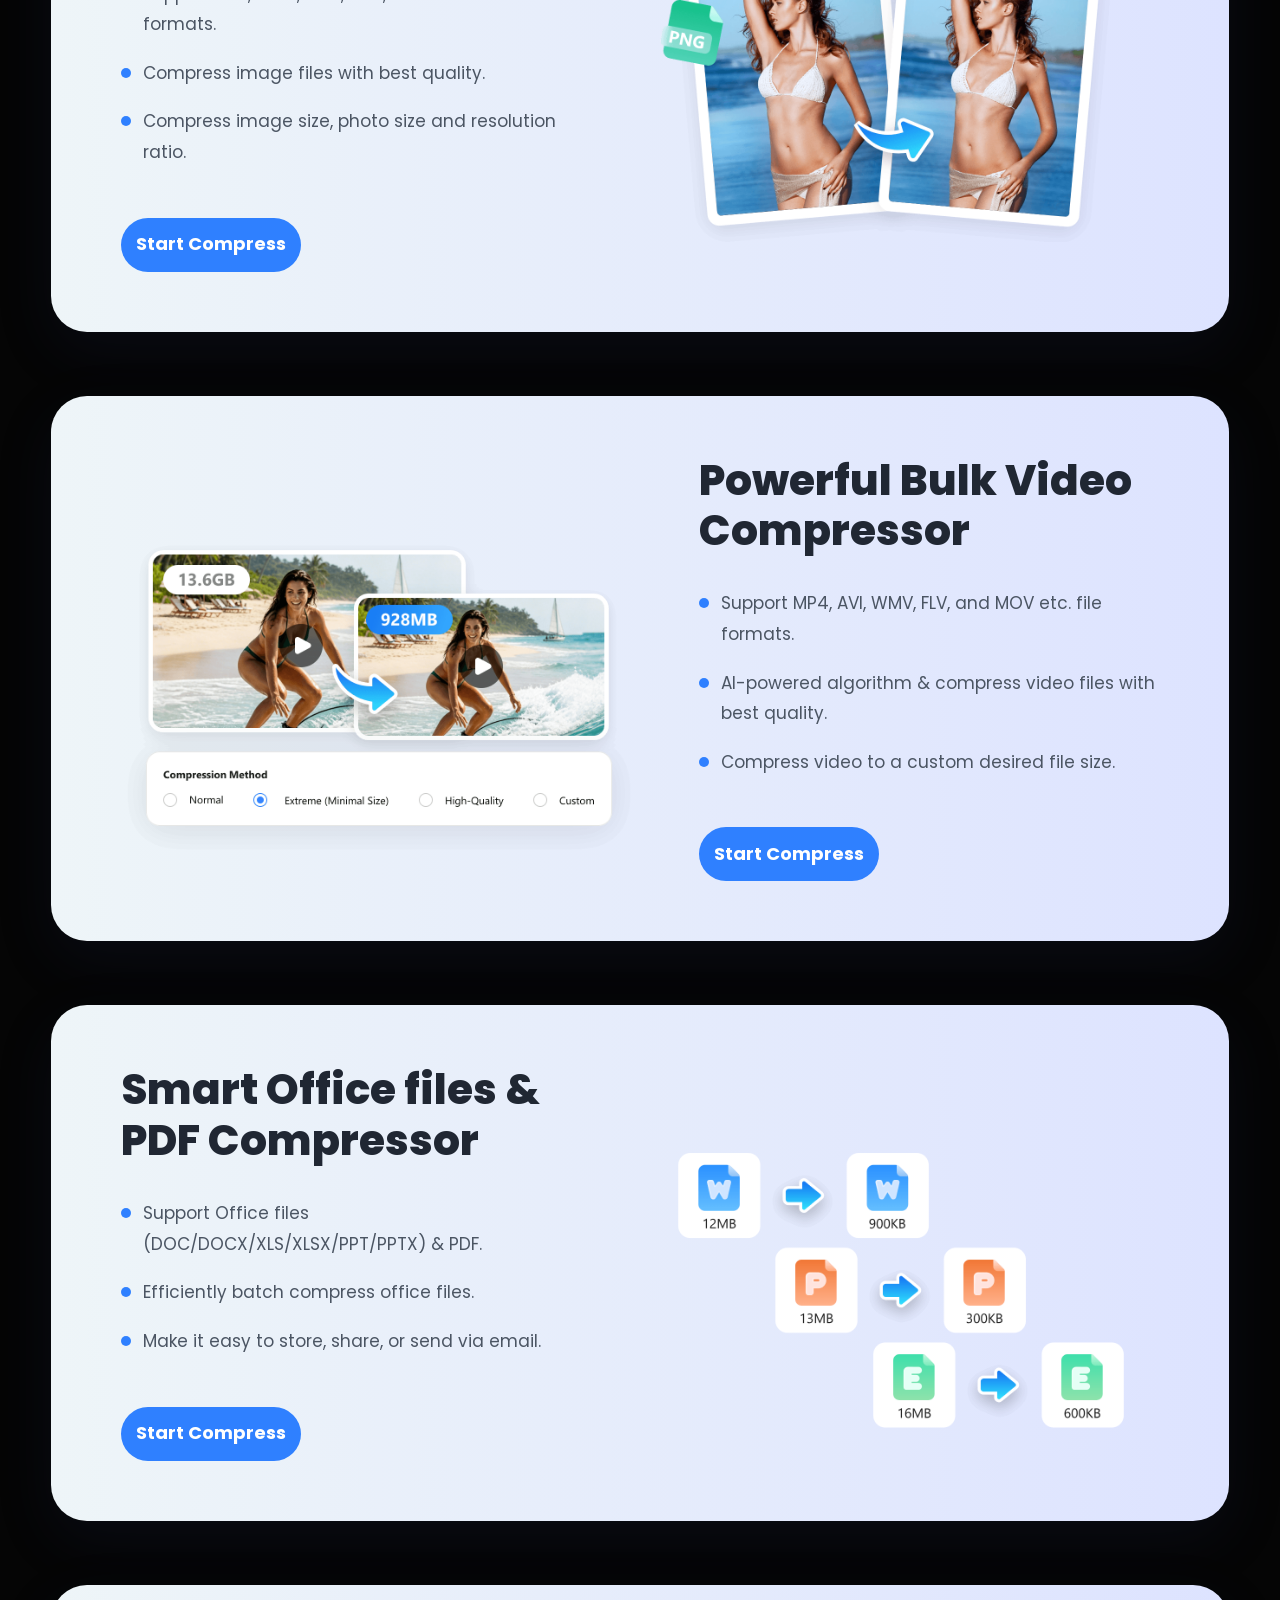
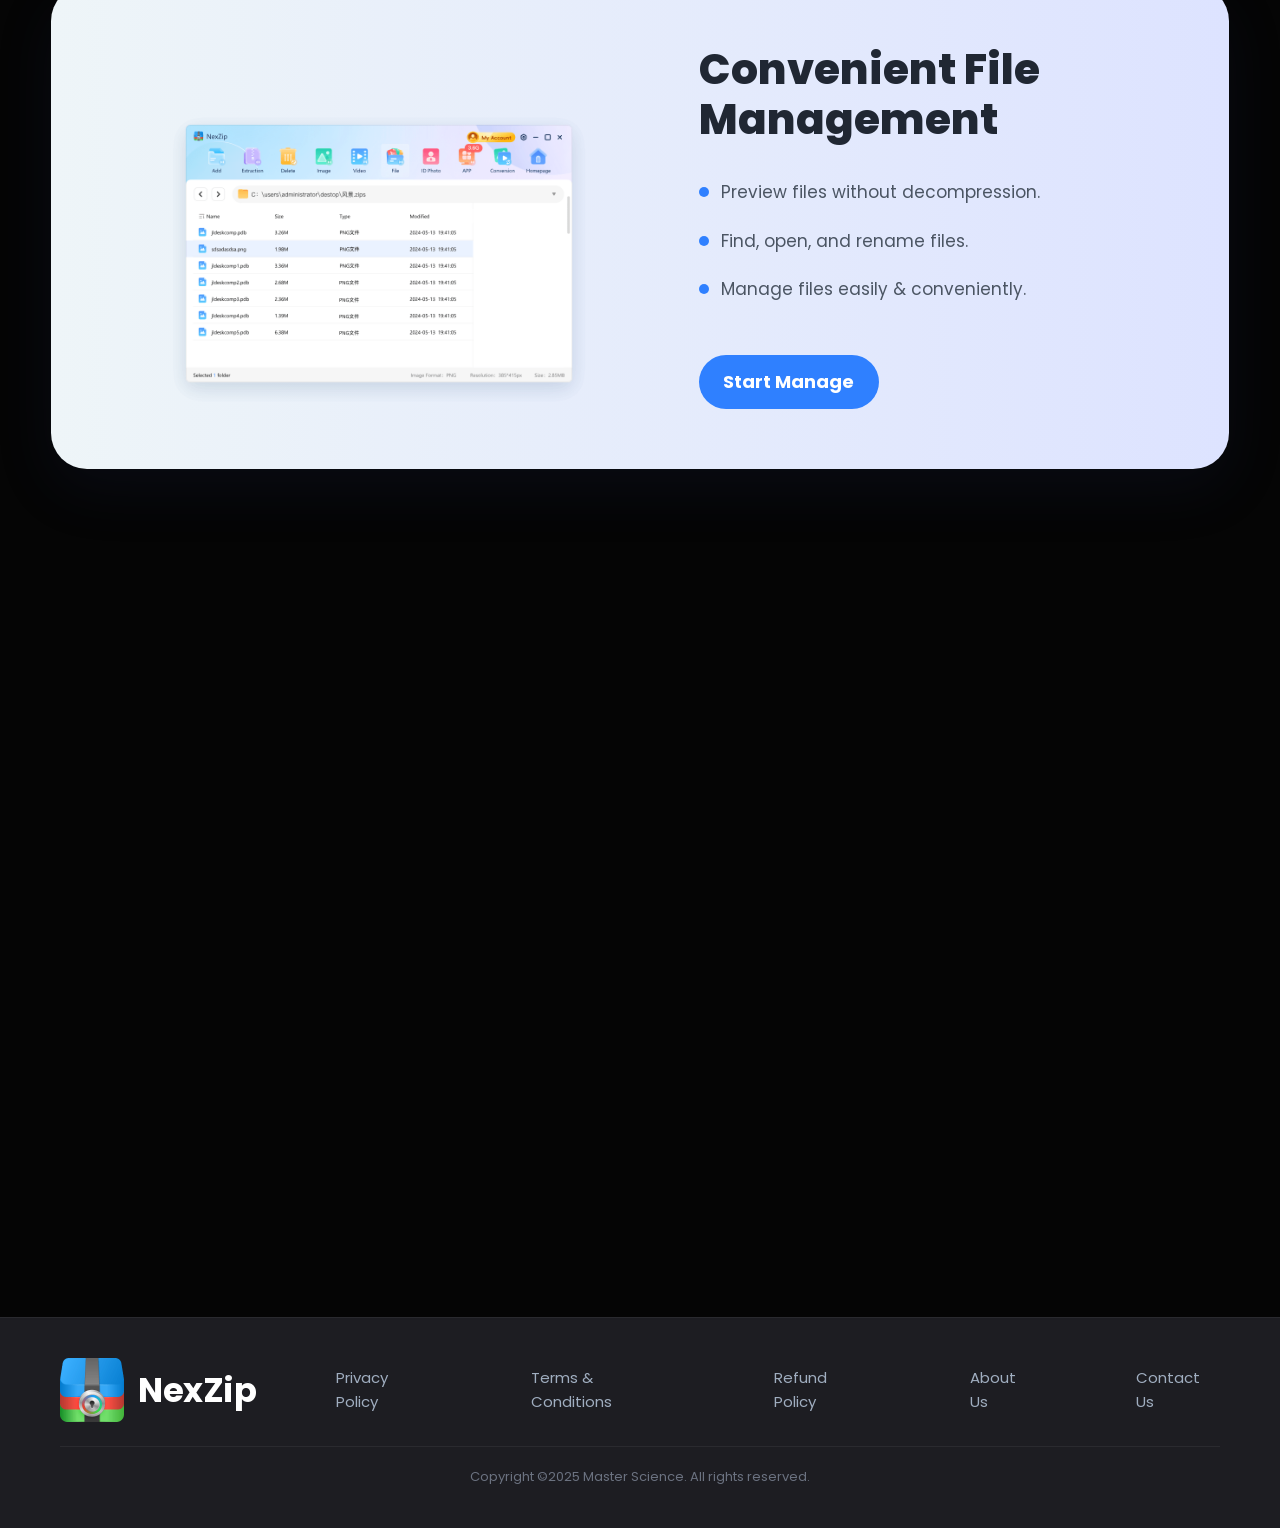
==== commit f9d635a8: "Add files via upload" ====
--- a/official_website/index.html
+++ b/official_website/index.html
@@ -29,7 +29,7 @@
             </a>
             <nav class="nav-buttons">
                 <a href="#" class="btn btn-primary">Download</a>
-                <a href="#" class="btn btn-outline">Buy Now</a>
+                <a href="pricing.html" class="btn btn-outline">Buy Now</a>
             </nav>
         </div>
     </header>
@@ -53,7 +53,7 @@
                         </svg>
                         <span>Download</span>
                     </a>
-                    <a href="#" class="btn btn-pricing">Pricing</a>
+                    <a href="pricing.html" class="btn btn-pricing">Pricing</a>
                 </div>
             </div>
 
@@ -108,7 +108,7 @@
                     </svg>
                     <span>Download</span>
                 </a>
-                <a href="#" class="btn btn-pricing">Pricing</a>
+                <a href="pricing.html" class="btn btn-pricing">Pricing</a>
             </div>
         </div>
     </section>
@@ -290,7 +290,7 @@
                         </svg>
                         <span>Download</span>
                     </a>
-                    <a href="#" class="brand-btn-outline">Pricing</a>
+                    <a href="pricing.html" class="brand-btn-outline">Pricing</a>
                 </div>
             </div>
         </div>
--- a/official_website/styles.css
+++ b/official_website/styles.css
@@ -192,7 +192,7 @@
 }
 
 .logo-text {
-    font-size: 34px;
+    font-size: 24px;
     font-weight: 700;
     color: var(--text-secondary);
     letter-spacing: -1px;
@@ -644,7 +644,7 @@
     display: flex;
     justify-content: center;
     gap: 32px;
-    margin-top: 48px;
+    margin-top: 68px;
 }
 
 .btn-cta-primary {
@@ -1287,7 +1287,7 @@
     }
     
     .logo-text {
-        font-size: 28px;
+        font-size: 18px;
     }
     
     .logo-image {
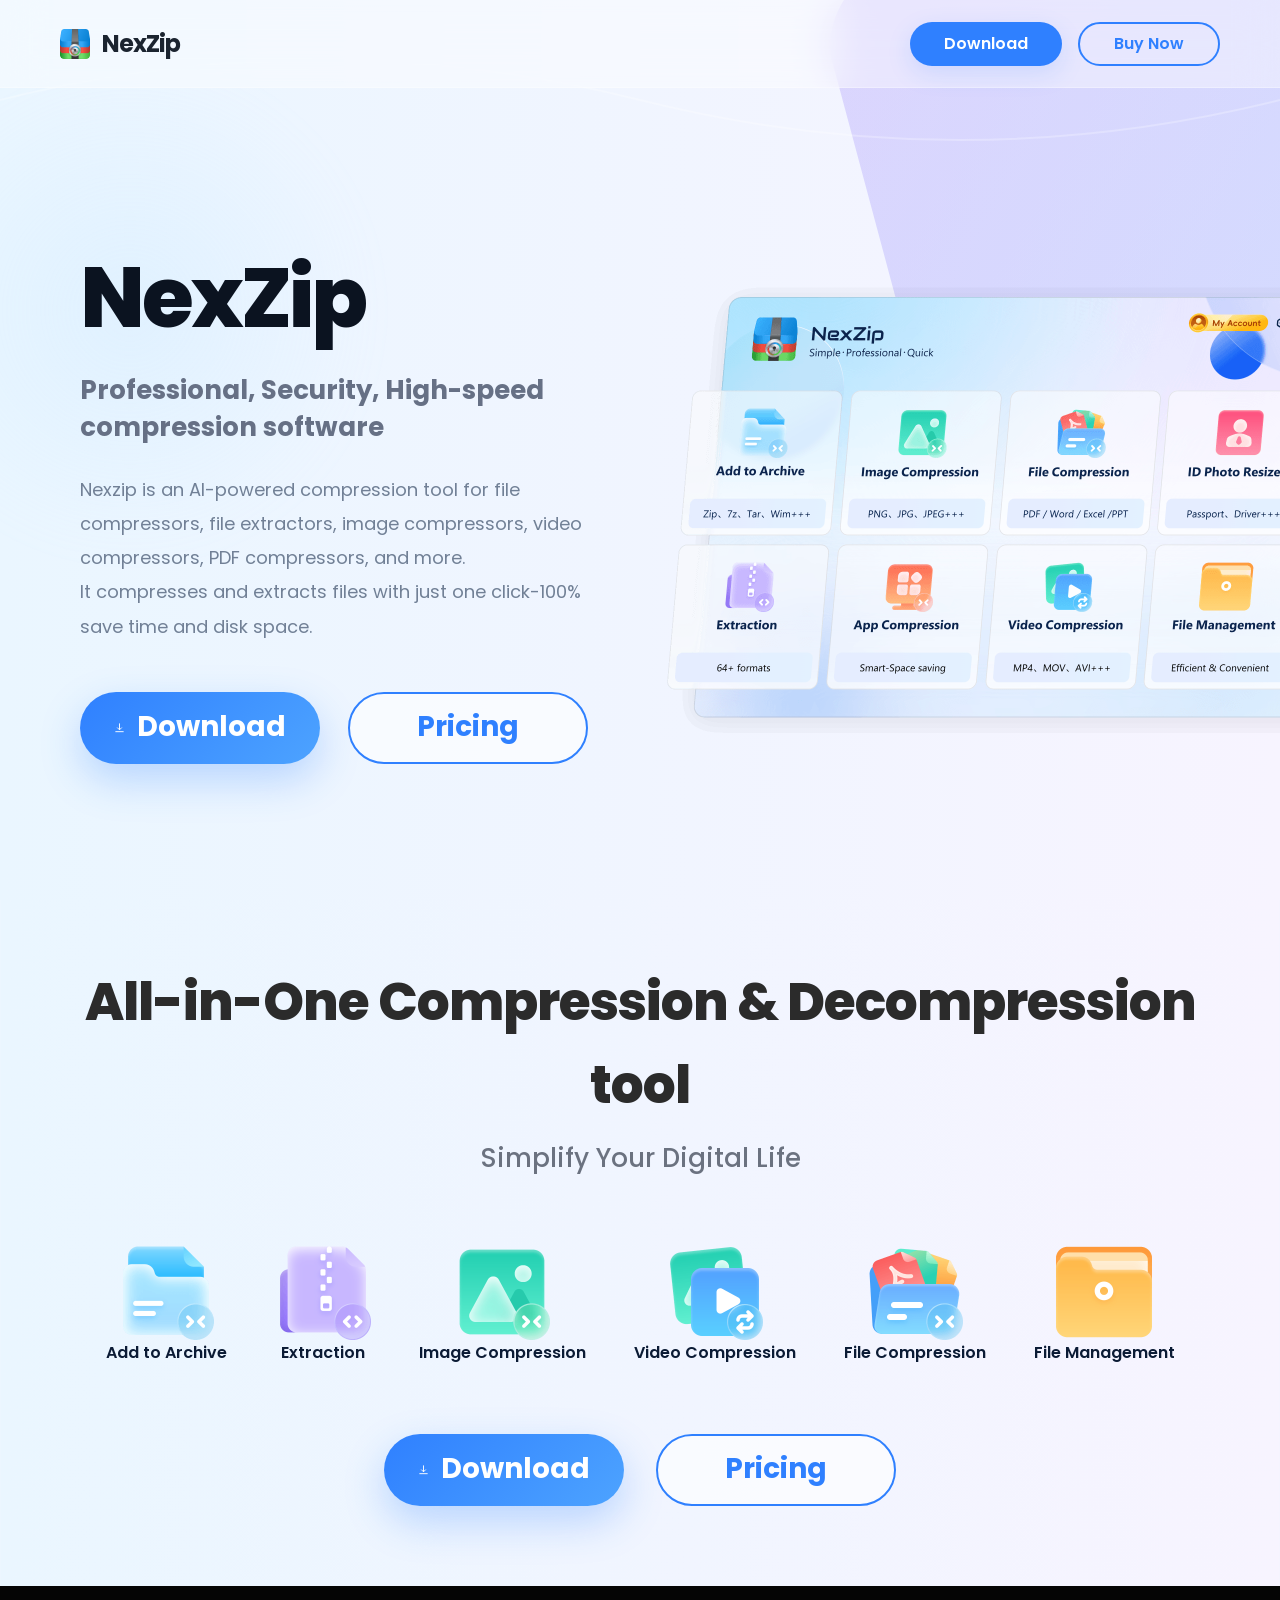
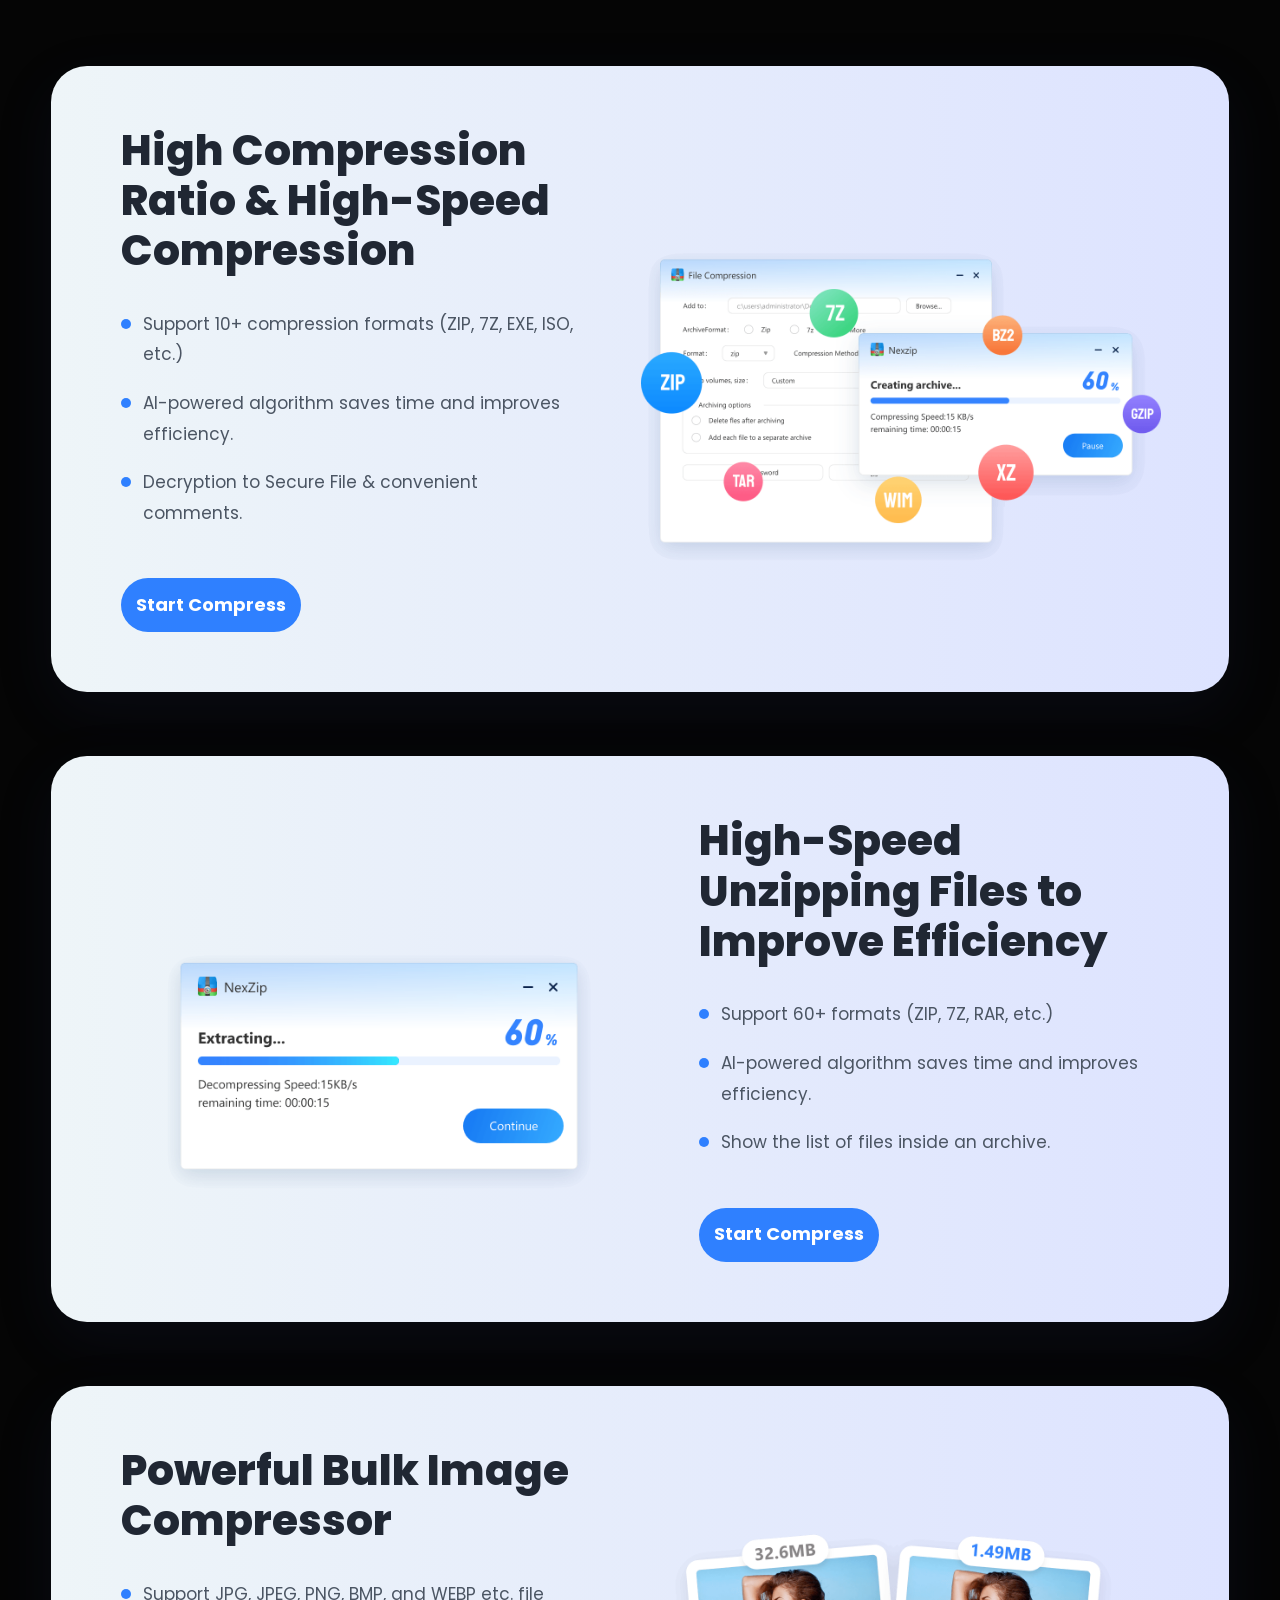
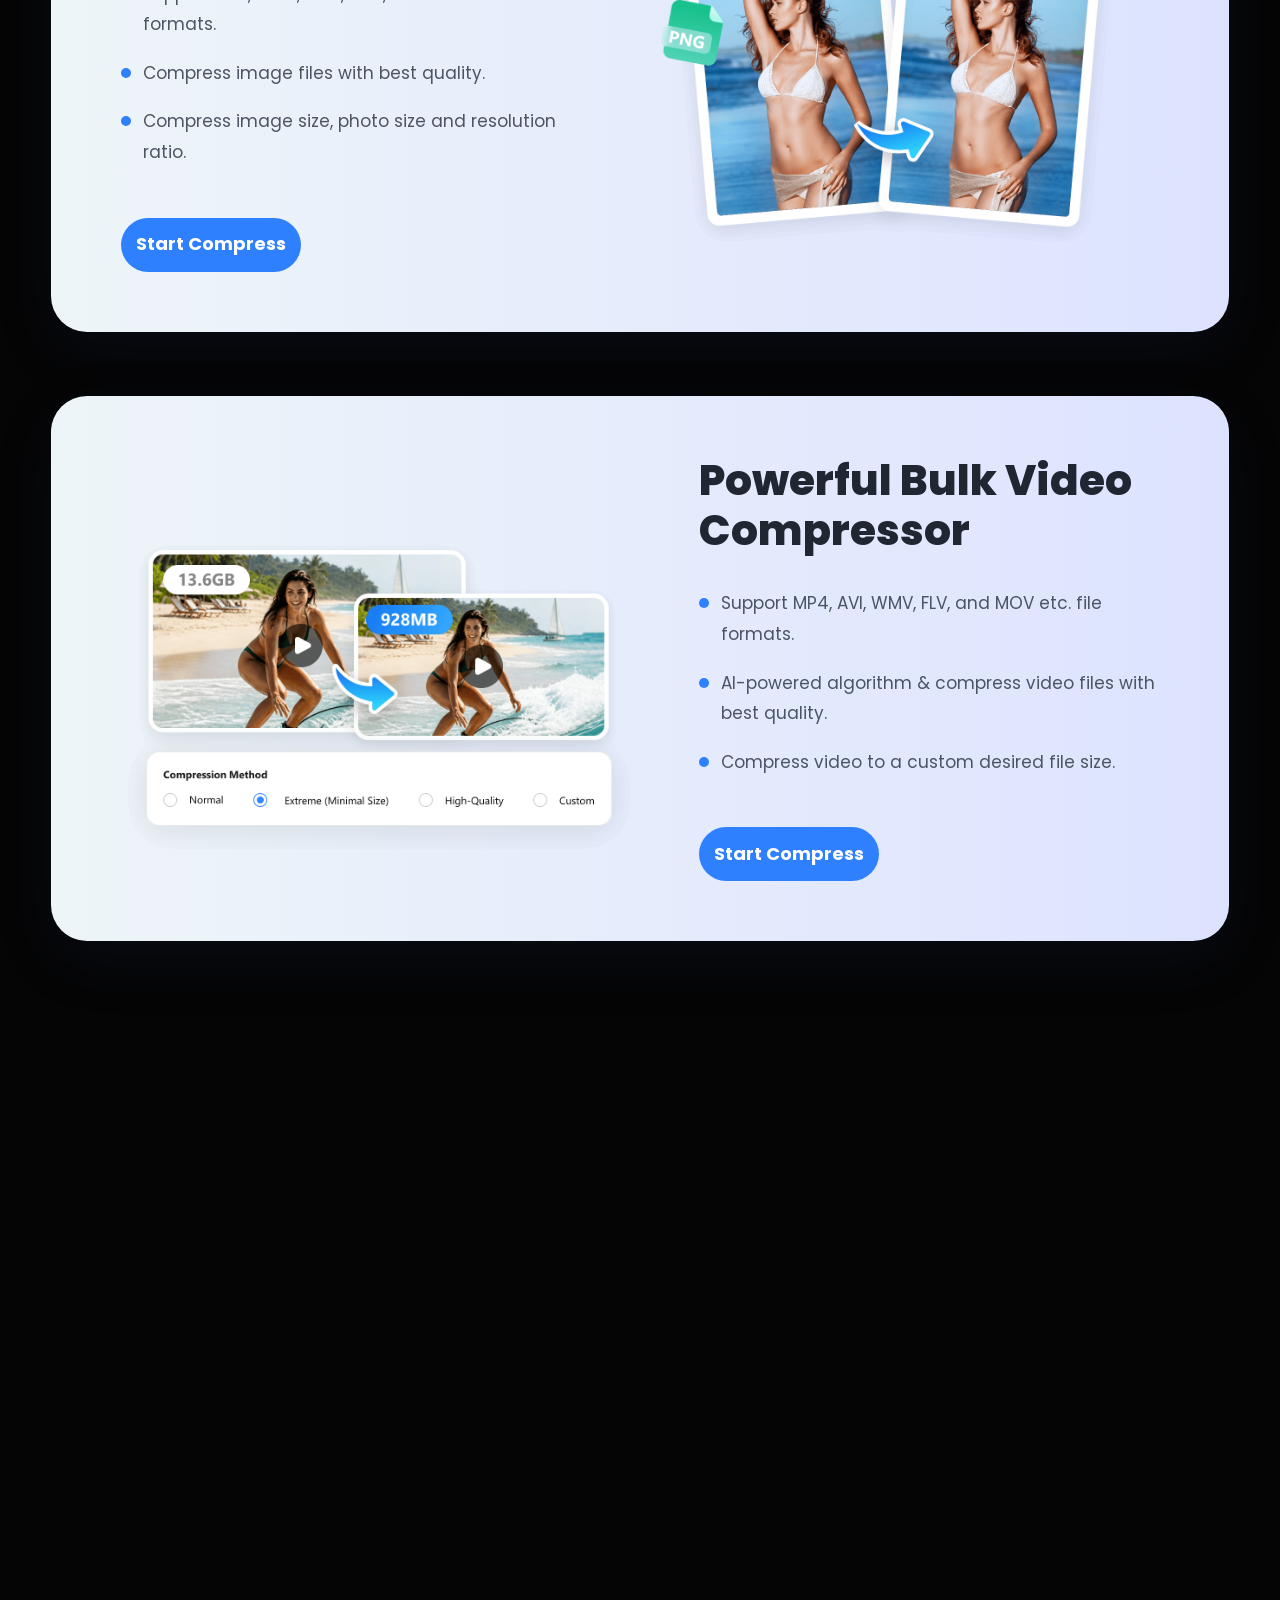
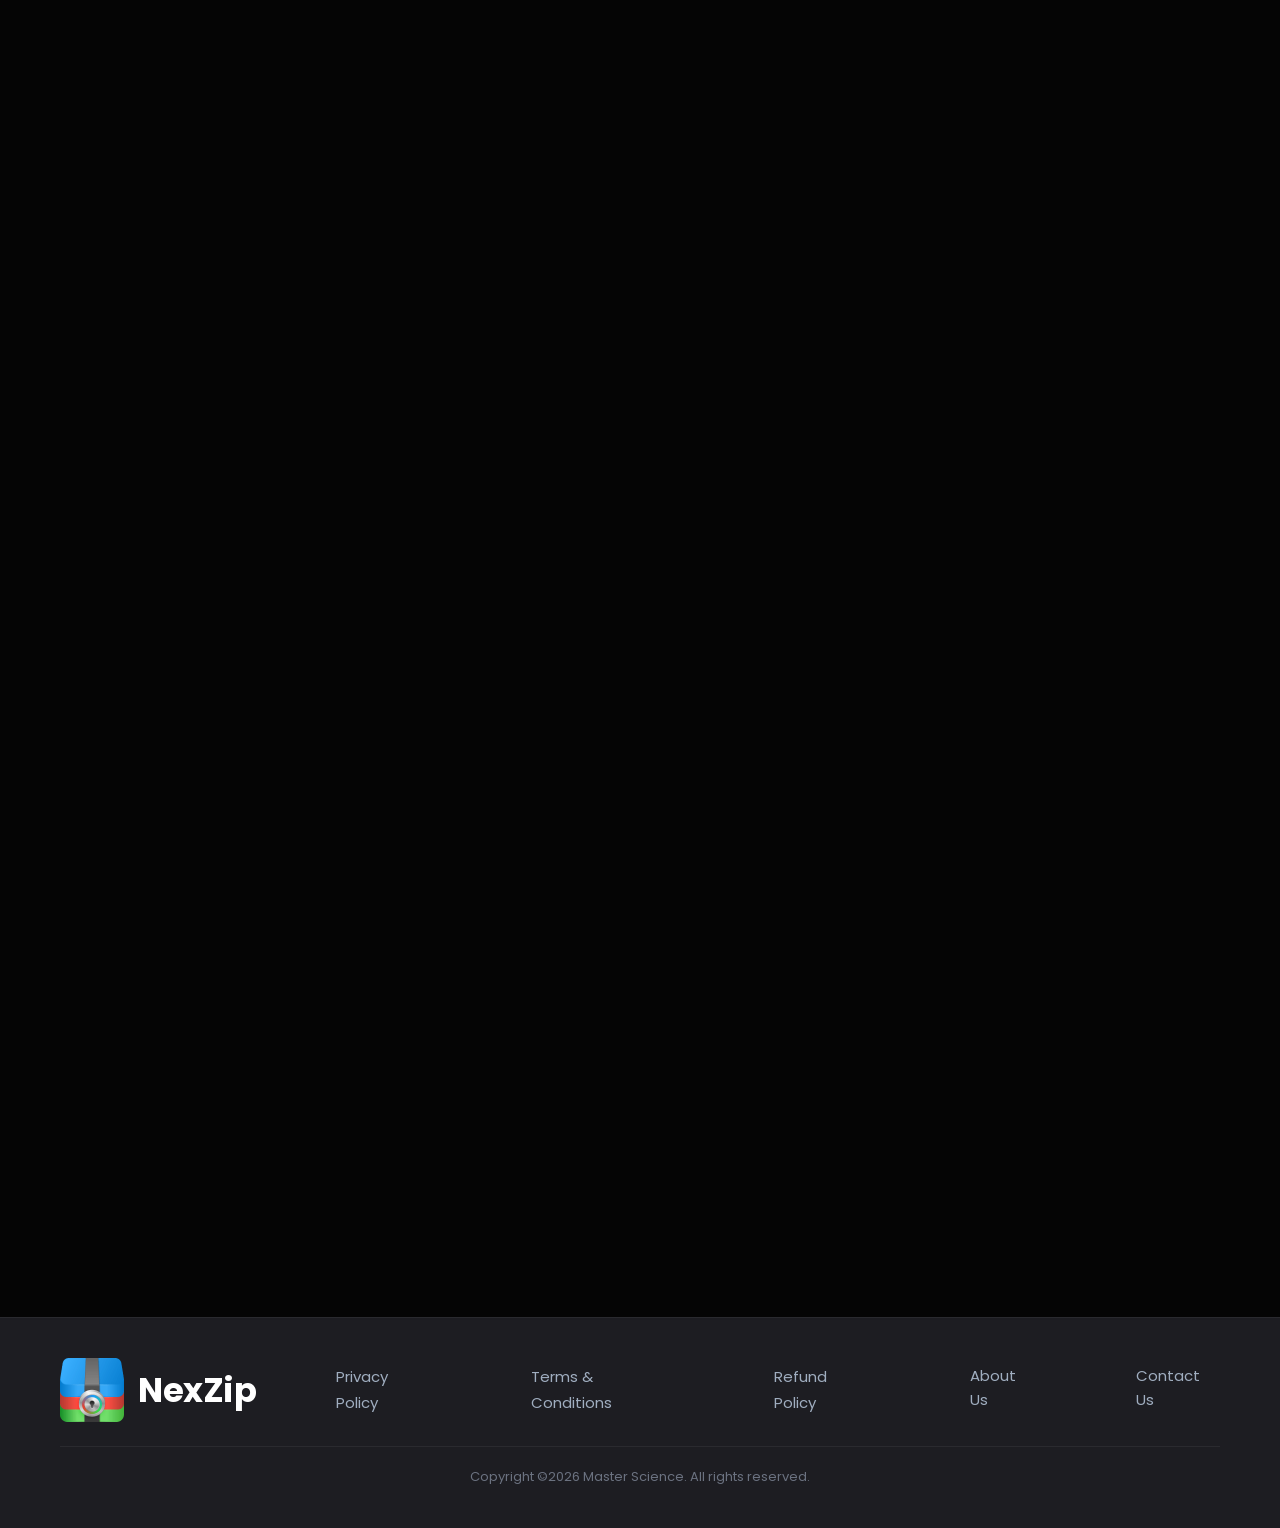
==== commit 3ee6294c: "Add files via upload" ====
--- a/official_website/index.html
+++ b/official_website/index.html
@@ -307,15 +307,15 @@
                     <span class="footer-brand-name">NexZip</span>
                 </div>
                 <nav class="footer-nav">
-                    <span class="footer-nav-link">Privacy Policy</span>
-                    <span class="footer-nav-link">Terms & Conditions</span>
-                    <span class="footer-nav-link">Refund Policy</span>
-                    <span class="footer-nav-link">About Us</span>
-                    <span class="footer-nav-link">Contact Us</span>
+                    <a href="privacy-policy.html" target="_blank"><span class="footer-nav-link">Privacy Policy</span></a>
+                    <a href="terms.html" target="_blank"><span class="footer-nav-link">Terms & Conditions</span></a>
+                    <a href="refund-policy.html" target="_blank"><span class="footer-nav-link">Refund Policy</span></a>
+                    <a href="about.html" class="footer-nav-link" style="text-decoration: none;">About Us</a>
+                    <a href="contact.html" class="footer-nav-link" style="text-decoration: none;">Contact Us</a>
                 </nav>
             </div>
             <div class="footer-bottom">
-                <p class="footer-copyright">Copyright &copy;2025 Master Science. All rights reserved.</p>
+                <p class="footer-copyright">Copyright &copy;2026 Master Science. All rights reserved.</p>
             </div>
         </div>
     </footer>
--- a/official_website/styles.css
+++ b/official_website/styles.css
@@ -1036,7 +1036,16 @@
     font-size: 15px;
     font-weight: 400;
     text-decoration: none;
-    cursor: default;
+    cursor: pointer;
+    transition: color 0.25s ease;
+}
+
+.footer-nav-link:hover {
+    color: white;
+}
+
+.footer-nav a {
+    text-decoration: none;
 }
 
 .footer-bottom {
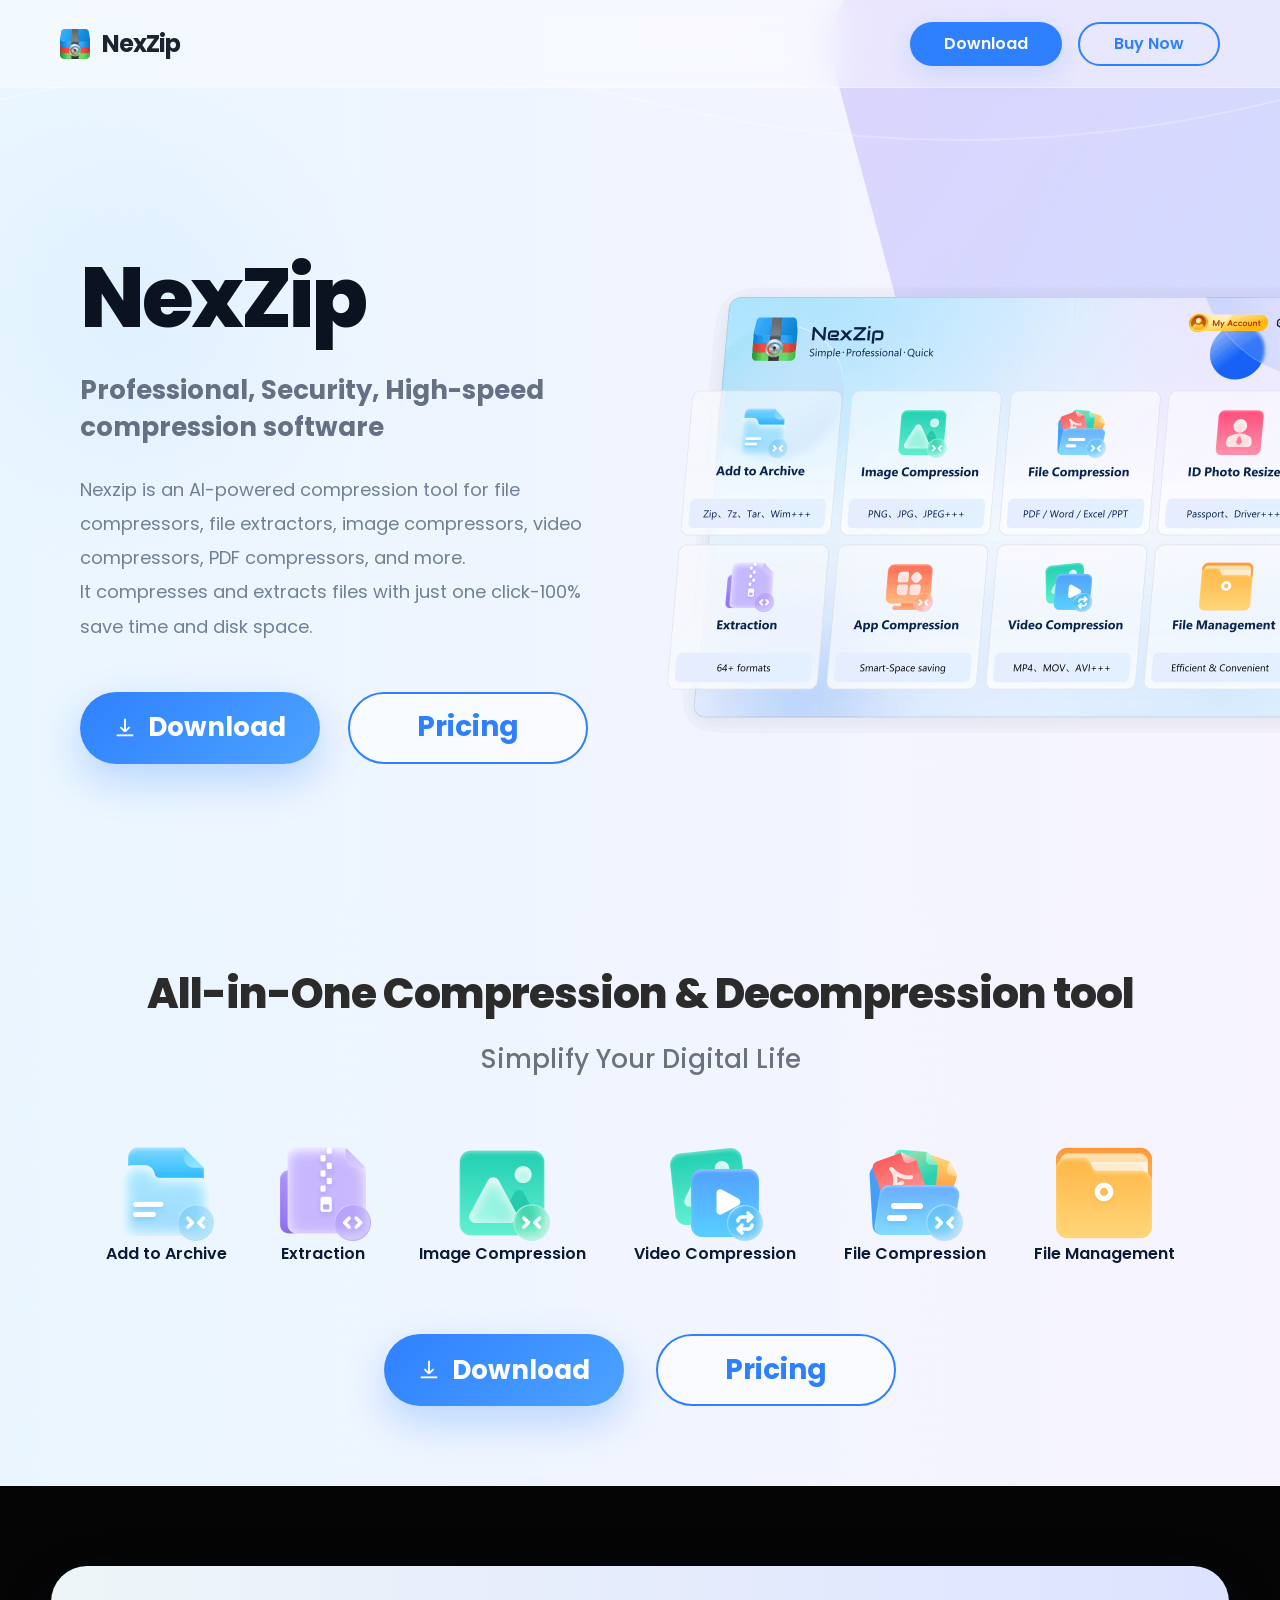
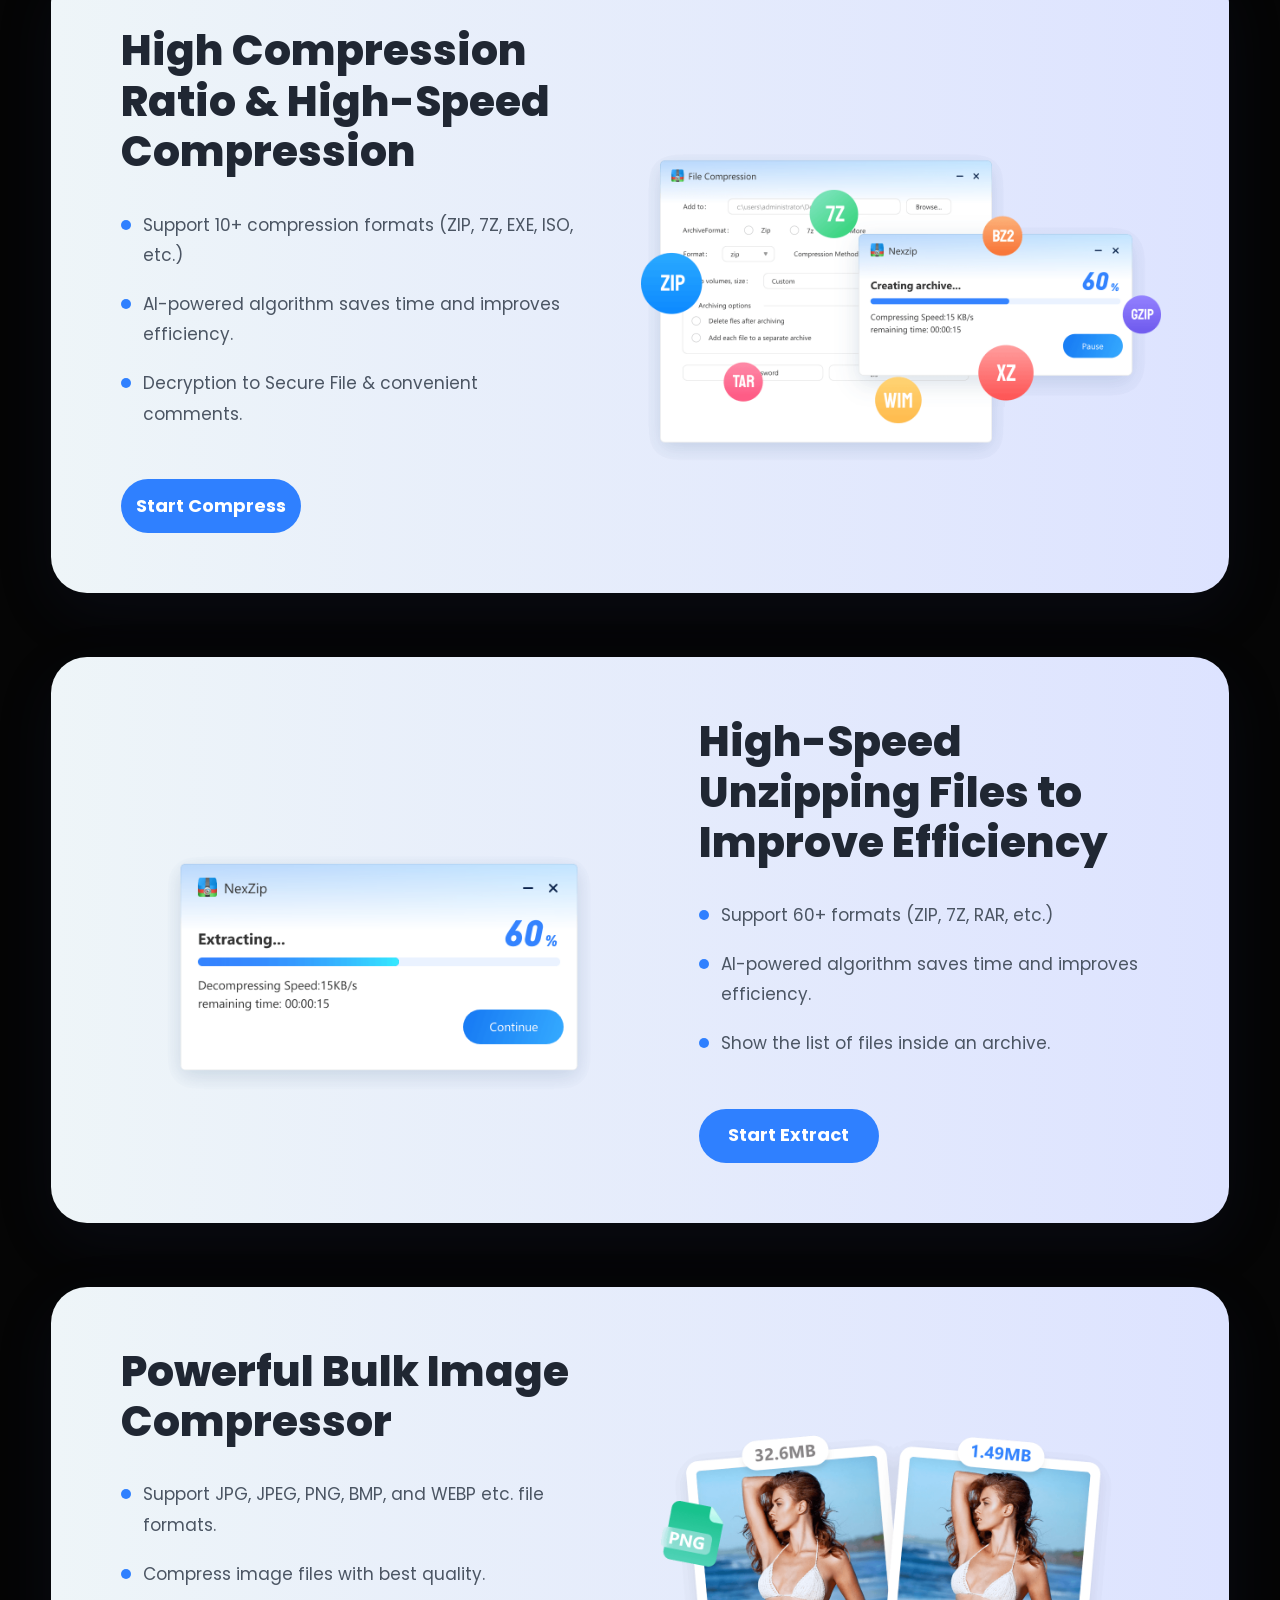
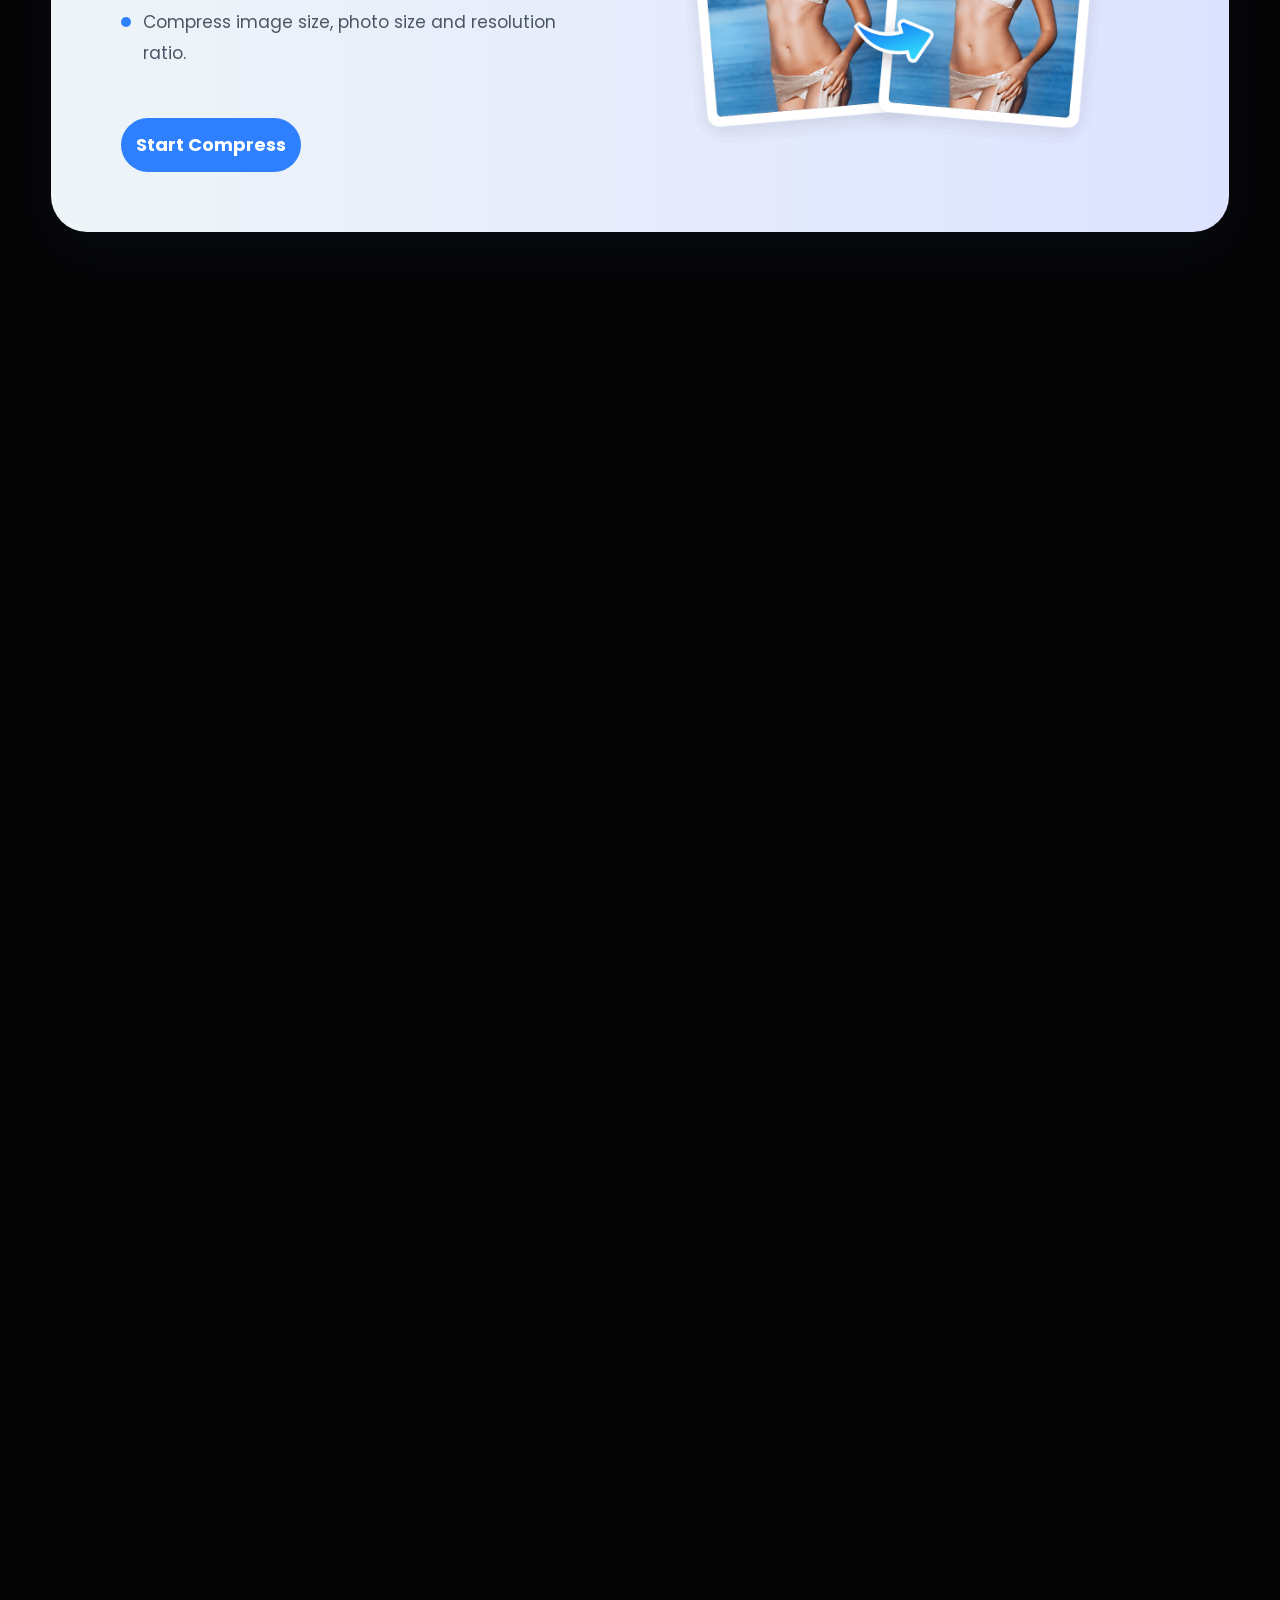
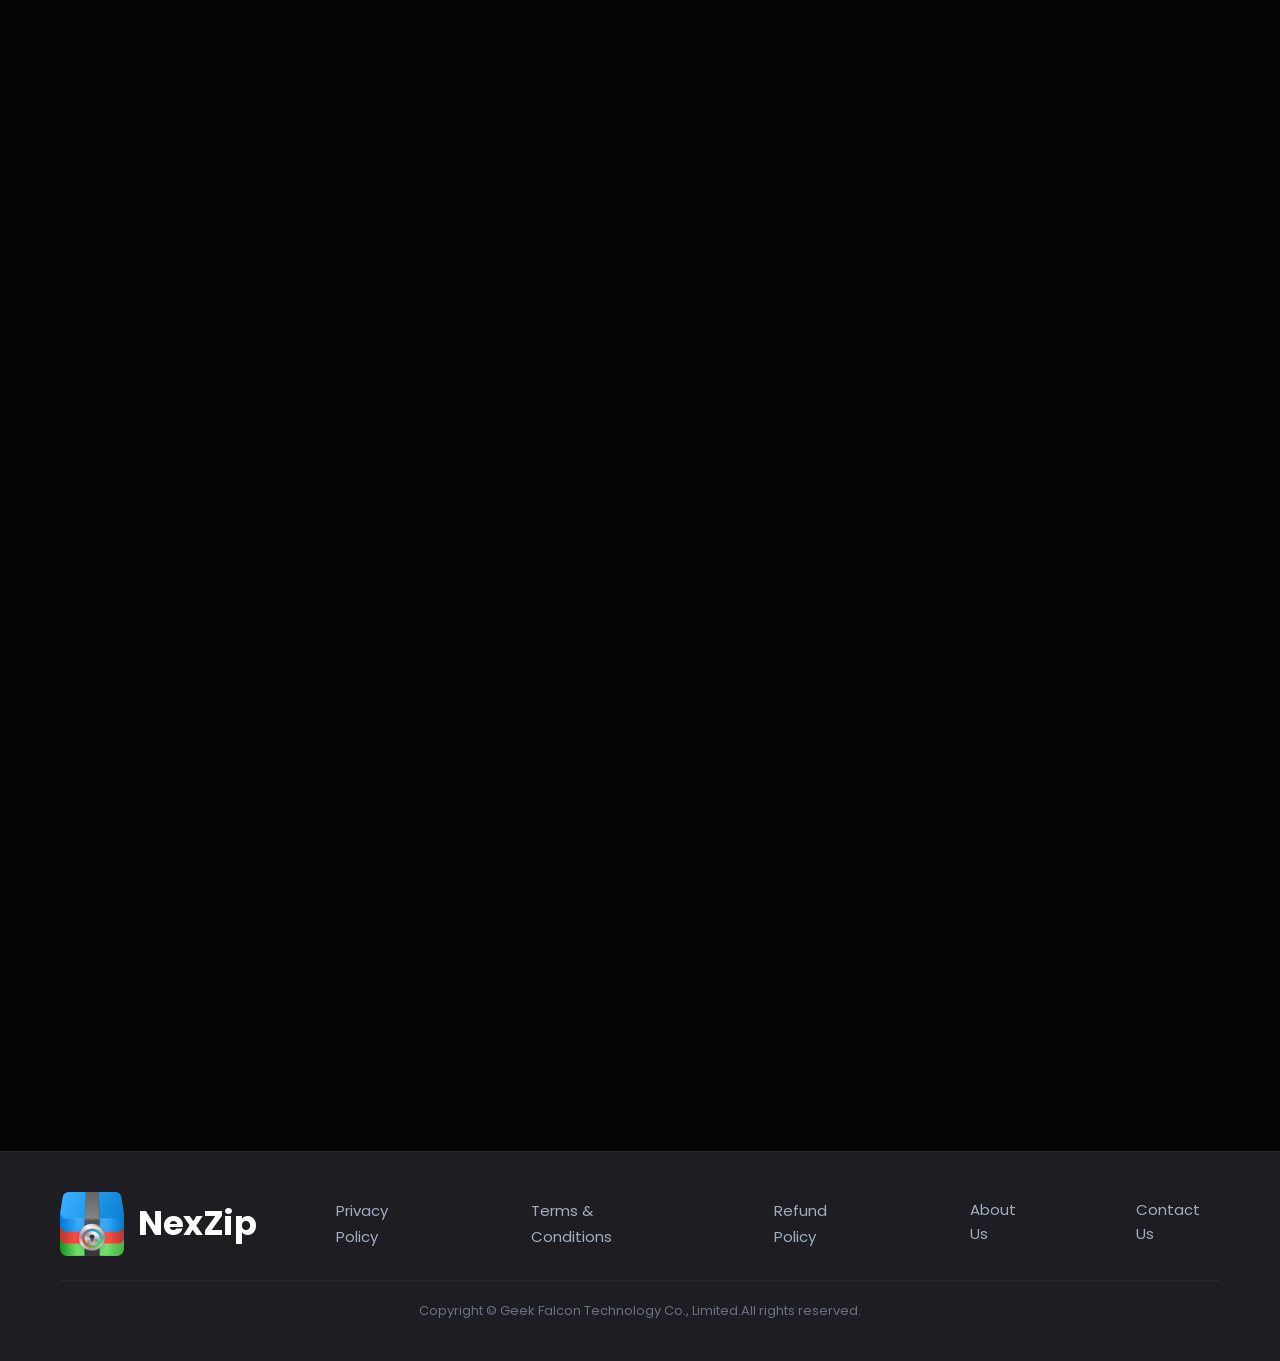
==== commit fdaae46a: "Add files via upload" ====
--- a/official_website/index.html
+++ b/official_website/index.html
@@ -158,7 +158,7 @@
                         <span>Show the list of files inside an archive.</span>
                     </li>
                 </ul>
-                <a href="#" class="feature-detail-btn">Start Compress</a>
+                <a href="#" class="feature-detail-btn">Start Extract</a>
             </div>
             <div class="feature-detail-visual">
                 <img src="images/speed.png" alt="High Speed" width="600" height="362" class="feature-preview-img">
@@ -315,7 +315,7 @@
                 </nav>
             </div>
             <div class="footer-bottom">
-                <p class="footer-copyright">Copyright &copy;2026 Master Science. All rights reserved.</p>
+                <p class="footer-copyright">Copyright © Geek Falcon Technology Co., Limited.All rights reserved.</p>
             </div>
         </div>
     </footer>
--- a/official_website/styles.css
+++ b/official_website/styles.css
@@ -318,7 +318,7 @@
     height: 72px;
     background: var(--gradient-primary);
     color: var(--white);
-    font-size: 28px;
+    font-size: 26px;
     font-weight: 700;
     border-radius: 999px;
     box-shadow: 0 16px 40px rgba(47, 128, 255, 0.28);
@@ -335,8 +335,8 @@
 }
 
 .btn-icon {
-    width: 24px;
-    height: 24px;
+    width: 48px;
+    height: 48px;
 }
 
 .btn-pricing {
@@ -570,7 +570,7 @@
 }
 
 .function-main-title {
-    font-size: 52px;
+    font-size: 42px;
     font-weight: 800;
     color: #2B2B2B;
     letter-spacing: -1px;
@@ -882,7 +882,7 @@
 }
 
 .slogan-line {
-    font-size: 36px;
+    font-size: 30px;
     font-weight: 500;
     color: #4B5563;
     line-height: 1.4;
